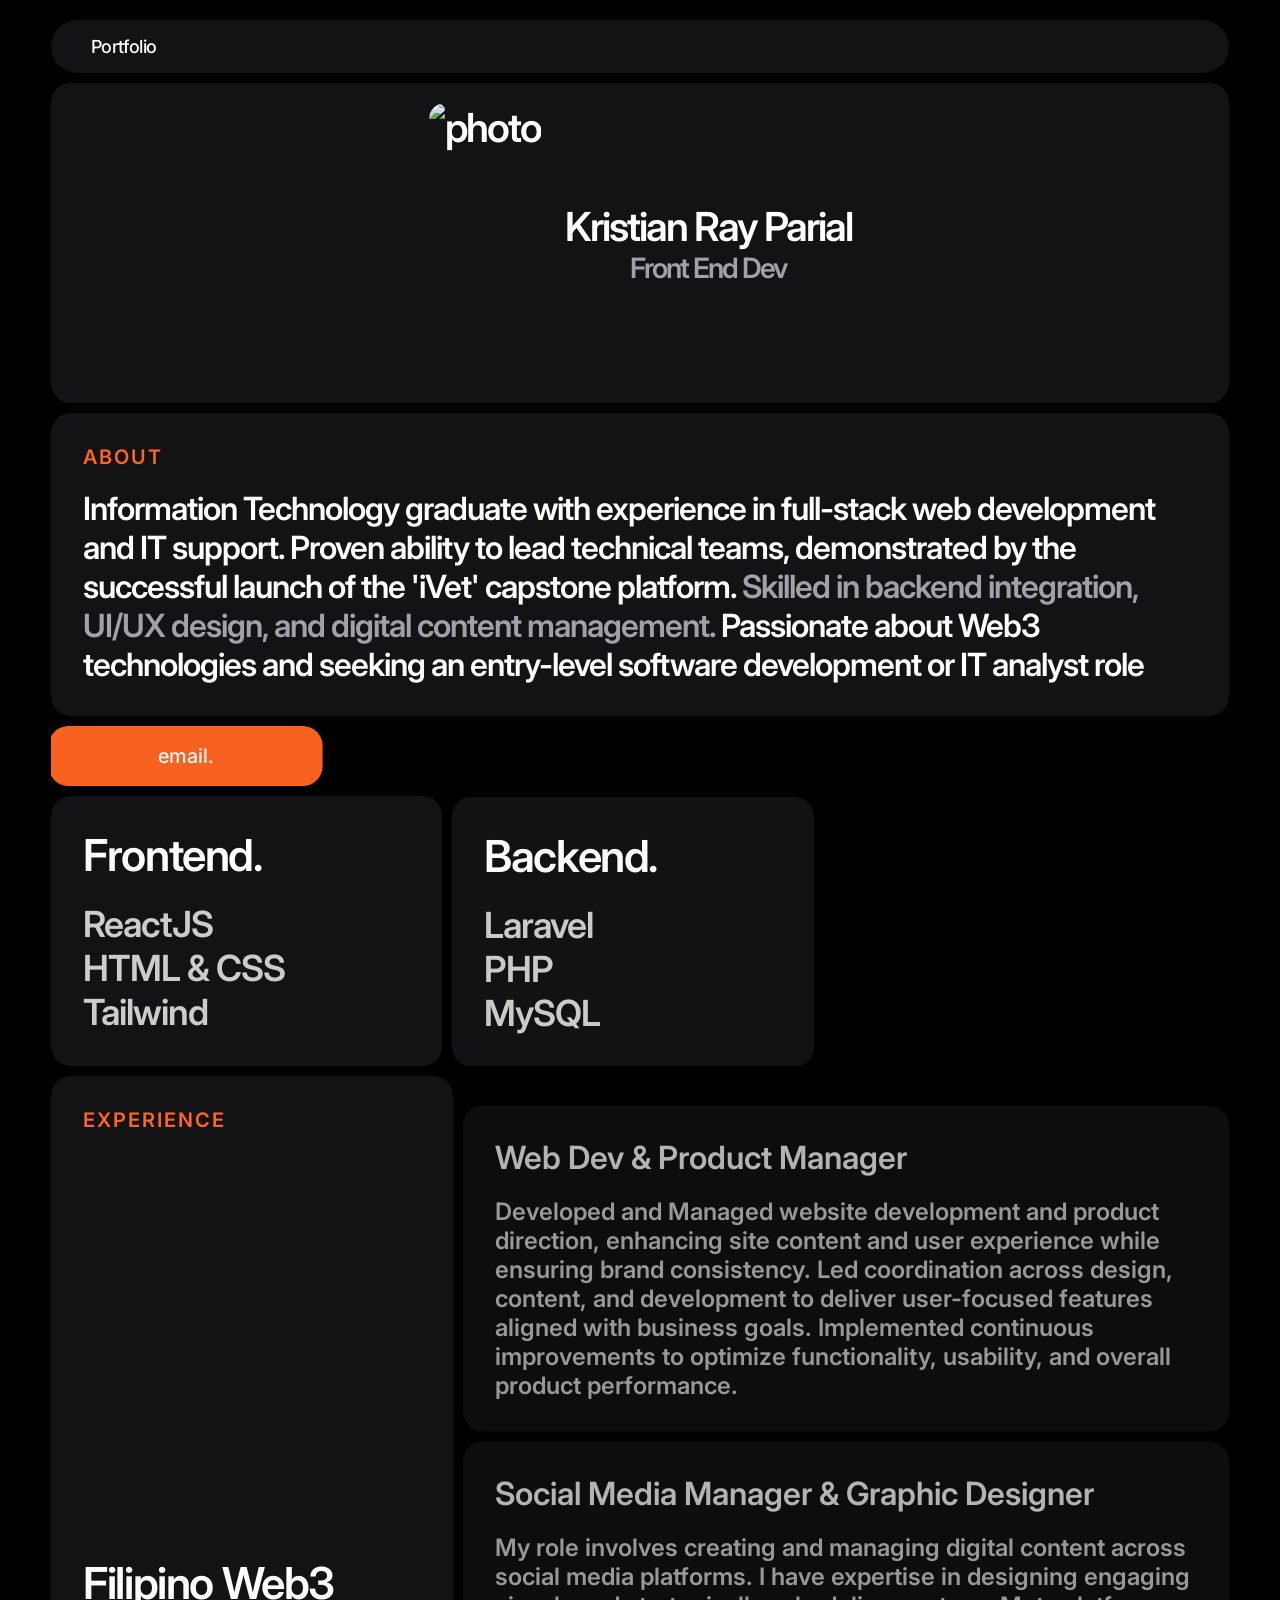
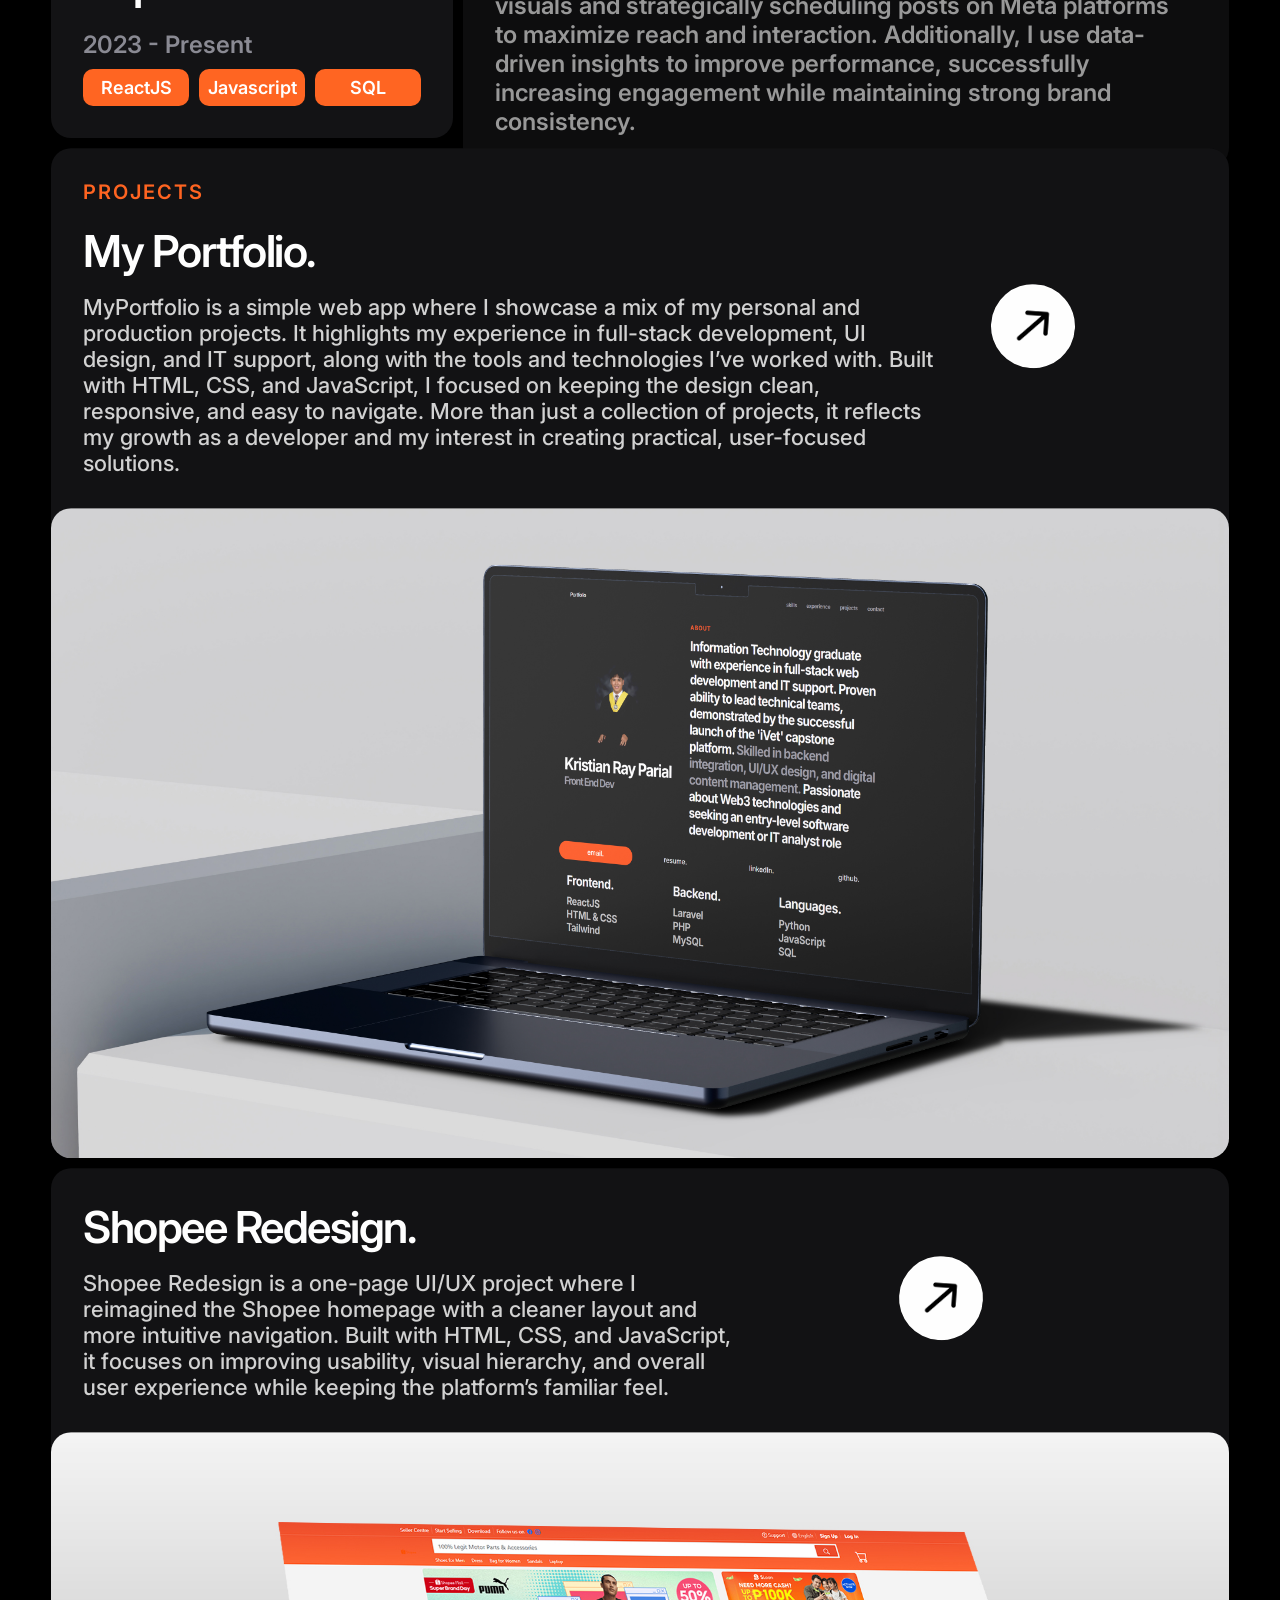
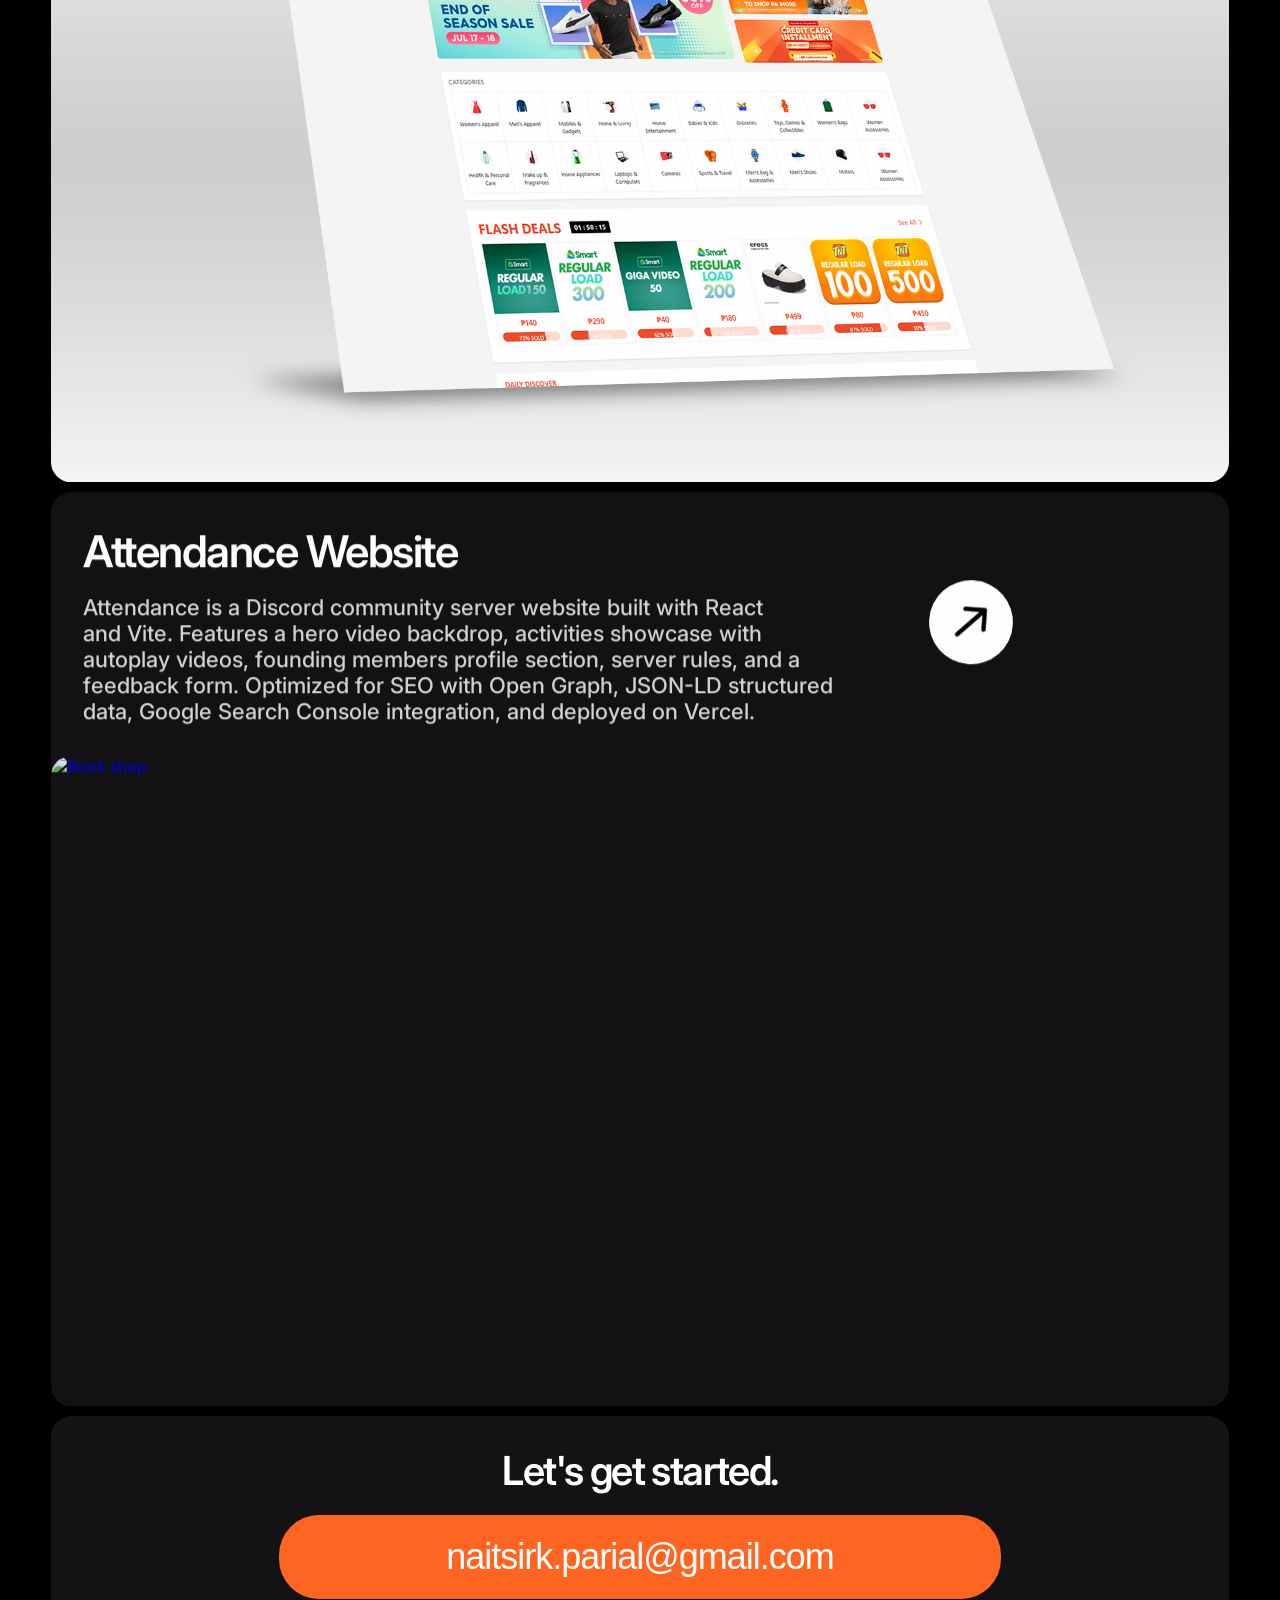
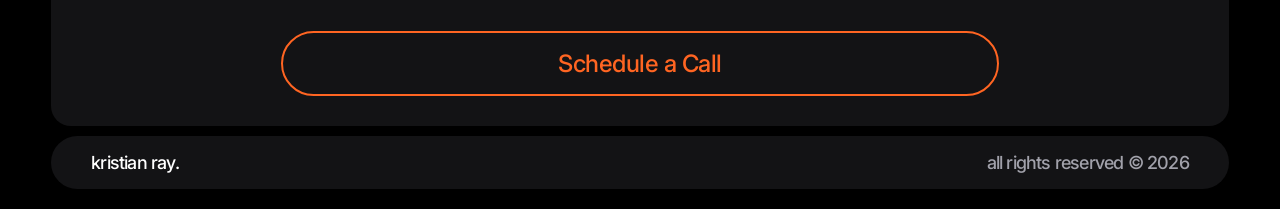
==== index.html @ fb83e313 "Optimize project image height and add Calendly button to contact section" ====
<!DOCTYPE html>
<html lang="en">
  <head>
    <meta charset="UTF-8" />
    <meta name="viewport" content="width=device-width, initial-scale=1.0" />

    <!-- Meta tags for social media sharing -->
    <meta property="og:title" content="Kristian Ray Parial Portfolio" />
    <meta
      property="og:description"
      content="This is a portfolio of my work, including both personal and production projects. Made with HTML, CSS, and Javascript"
    />
    <meta
      property="og:image"
      content="	https://github.com/KristianRay/kristianrayportfolio/images/freshgrad.JPG"
    />
    <meta property="og:url" content="https://KristianRay.github.io/kristianrayportfolio/" />

    <!-- Fallback for non-social media platforms -->
    <meta name="twitter:card" content="Kristian Ray Parial" />
    <meta name="twitter:title" content="Kristian Ray Parial - Portfolio" />
    <meta
      name="twitter:description"
      content="This is a portfolio of my work,
    including both personal and production projects. Made with HTML, CSS, and
    Javascript"
    />
    <meta
      name="twitter:image"
      content="https://github.com/KristianRay/kristianrayportfolio/images/freshgrad.JPG"
    />

    <link rel="icon" type="image/x-icon" href="images/favicon.ico" />
    <link href="https://assets.calendly.com/assets/external/widget.css" rel="stylesheet" />
    <script src="https://assets.calendly.com/assets/external/widget.js" type="text/javascript" async></script>
    <link rel="stylesheet" href="style.css" />
    <link rel="preconnect" href="https://fonts.googleapis.com" />
    <link rel="preconnect" href="https://fonts.gstatic.com" crossorigin />
    <link
      href="https://fonts.googleapis.com/css2?family=Inter:wght@500;700&display=swap"
      rel="stylesheet"
    />

    <title>Kristian Ray Parial Portfolio</title>
  </head>
  <body>
    <div class="container">
      <div class="navbar">
        <div class="nameLink">Portfolio</div>
        <div class="pageLinks">
          <a href="#skills">skills</a>
          <a href="#experience">experience</a>
          <a href="#projects">projects</a>
          <a href="#contact">contact</a>
        </div>
      </div>

      <div class="about">
        <div class="aboutSection">
          <img class="myPic" alt="photo" src="images/freshgrad.JPG" />
          <div class="fieldSection">
            <div>Kristian Ray Parial</div>
            <div class="fieldName">Front End Dev</div>
          </div>
        </div>
        <div class="nameSection">
          <div class="aboutHeading">ABOUT</div>
          <span
            > Information Technology graduate with experience in full-stack web development and IT support. Proven ability to lead 
            technical teams, demonstrated by the successful launch of the 'iVet' capstone platform.</span
            > Skilled in backend integration, UI/UX design, and digital content management. 
          <span>Passionate about Web3 technologies and seeking an entry-level software 
            development or IT analyst role </span>
        </div>
      </div>

      <div class="socials">
        <a class="socialEmailLink" href="mailto:naitsirk.parial@gmail.com"
          >email.</a
        >
        <a class="socialLink" target="_blank" href="Resume - Kristian Ray Parial.pdf" download >resume.</a>
        <a
          class="socialLink"
          href="https://www.linkedin.com/in/ggzirk/"
          target="_blank"
          >linkedIn.</a
        >
        <a
          class="socialLink"
          href="https://github.com/KristianRay"
          target="_blank"
          >github.</a
        >
      </div>

      <div class="skills" id="skills">
        <div class="skillSection" id="front">
          <div class="skillHeader">Frontend.</div>
          <div class="skillNameSection">
            <div class="skillName">ReactJS</div>
            <div class="skillName">HTML & CSS</div>
            <div class="skillName">Tailwind</div>
            <!-- <div class="skillName">React Native</div> -->
          </div>
        </div>
        <div class="skillSection" id="back">
          <div class="skillHeader">Backend.</div>
          <div class="skillNameSection">
            <div class="skillName">Laravel</div>
            <div class="skillName">PHP</div>
            <div class="skillName">MySQL</div>
          </div>
        </div>
        <div class="skillSection" id="lang">
          <div class="skillHeader">Languages.</div>
          <div class="skillNameSection">
            <div class="skillName">Python</div>
            <div class="skillName">JavaScript</div>
            <div class="skillName">SQL</div>
          </div>
        </div>
      </div>

      <div class="experience" id="experience">
        <div class="companySection">
          <div class="experienceheading">EXPERIENCE</div>
          <div>
            <div class="companyName">Filipino Web3</div>
            <div class="companyPeriod">2023 - Present</div>
            <div class="companySkills">
              <div class="companySkillName">ReactJS</div>
              <div class="companySkillName">Javascript</div>
              <div class="companySkillName">SQL</div>
            </div>
          </div>
        </div>

        <div class="experienceSection">
          <div class="experienceItem">
            <div class="experienceName">Web Dev & Product Manager</div>
            <div class="experienceDesc">
              Developed and Managed website development and product direction, enhancing site content and user experience 
              while ensuring brand consistency. Led coordination across design, content, and development 
              to deliver user-focused features aligned with business goals. Implemented continuous 
              improvements to optimize functionality, usability, and overall product performance.
            </div>
          </div>
          <div class="experienceItem">
            <div class="experienceName">Social Media Manager & Graphic Designer</div>
            <div class="experienceDesc">My role involves creating and managing digital content across 
              social media platforms. I have expertise in designing engaging visuals and strategically 
              scheduling posts on Meta platforms to maximize reach and interaction. Additionally, 
              I use data-driven insights to improve performance, successfully increasing engagement while maintaining strong brand consistency.
            </div>
          </div>
        </div>
      </div>

      <div class="projects" id="projects">
        <div class="projectHeader">
          <div>
            <div class="aboutHeading">PROJECTS</div>
            <div class="projectName">My Portfolio.</div>
            <div class="projectDesc">
              MyPortfolio is a simple web app where I showcase a mix of my personal and production projects. 
              It highlights my experience in full-stack development, UI design, and IT support, along with 
              the tools and technologies I’ve worked with. Built with HTML, CSS, and JavaScript, I focused 
              on keeping the design clean, responsive, and easy to navigate. More than just a collection of 
              projects, it reflects my growth as a developer and my interest in creating practical, user-focused solutions.
            </div>
          </div>
          <a
            href="#"
            target="_blank"
          >
            <img class="projectLink" src="images/linkArrow.png" alt="link"
          /></a>
        </div>
        <a
          href="#"
          target="_blank"
        >
          <img
            class="projectImg"
            src="images/portfolio mockup.jpg"
            alt="Book shop"
        /></a>
      </div>

      <div class="projects" id="projects">
        <div class="projectHeader">
          <div>
            <div class="projectName">Shopee Redesign.</div>
            <div class="projectDesc">
              Shopee Redesign is a one-page UI/UX project where I reimagined the Shopee homepage 
              with a cleaner layout and more intuitive navigation. Built with HTML, CSS, and JavaScript, 
              it focuses on improving usability, visual hierarchy, and overall user experience while keeping the platform’s familiar feel.
            </div>
          </div>
          <a href="https://kristianrayportfolio.vercel.app/projects/shopee-redesign/index.html" target="_blank">
            <img class="projectLink" src="images/linkArrow.png" alt="link"
          /></a>
        </div>
        <a href="https://kristianrayportfolio.vercel.app/projects/shopee-redesign/index.html" target="_blank">
          <img class="projectImg" src="images/shopee mockup.jpg" alt="Shopee Redesign"
        /></a>
      </div>

     <div class="projects" id="projects">
        <div class="projectHeader">
          <div>
            <div class="projectName">Attendance Website</div>
            <div class="projectDesc">
              Attendance is a Discord community server website built with React and Vite. Features a hero video backdrop, activities showcase with autoplay videos, founding members profile section, server rules, and a feedback form. Optimized for SEO with Open Graph, JSON-LD structured data, Google Search Console integration, and deployed on Vercel.
            </div>
          </div>
          <a
            href="https://attendance-264w.vercel.app/"
            target="_blank"
          >
            <img class="projectLink" src="images/linkArrow.png" alt="link"
          /></a>
        </div>
        <a
          href="https://attendance-264w.vercel.app/"
          target="_blank"
        >
          <img class="projectImg" src="images/attendance mockup.png" alt="Book shop"
        /></a>
      </div>

       <!--<div class="projects" id="projects">
        <div class="projectHeader">
          <div>
            <div class="projectName">Amazon Redesign.</div>
            <div class="projectDesc">
              Redesigned Amazon's interface with the goal of enhancing user
              experience. This project focuses on creating a modern, intuitive,
              and user-friendly landing page, built using the MERN stack -
              MongoDB, ExpressJS, ReactJS, NodeJS alongside JavaScript, HTML,
              and CSS.
            </div>
          </div>
          <a href="https://akshat-amazonredesign.netlify.app/" target="_blank">
            <img class="projectLink" src="images/linkArrow.png" alt="link"
          /></a>
        </div>
        <a href="https://akshat-amazonredesign.netlify.app/" target="_blank">
          <img
            class="projectImg"
            src="images/amazonRedesignMock.png"
            alt="Book shop"
        /></a>
      </div>-->

      <div class="contact" id="contact">
        <div class="contactName">Let's get started.</div>

        <a class="contactButton" href="mailto:naitsirk.parial@gmail.com"
          ><button>naitsirk.parial@gmail.com</button></a
        >
        <a class="calendlyButton" href="" onclick="Calendly.initPopupWidget({url: 'https://calendly.com/naitsirk-parial/one-on-one-with-me'});return false;">Schedule a Call</a>
        <div class="pageLinks"><a href="#">Back to Top</a></div>
      </div>

      <div class="footer">
        <div class="nameLink">kristian ray.</div>
        <div class="footerRight">all rights reserved © 2026</div>
      </div>
    </div>

    <script src="https://cdnjs.cloudflare.com/ajax/libs/gsap/3.12.3/gsap.min.js"></script>
    <script src="https://cdnjs.cloudflare.com/ajax/libs/gsap/3.12.3/ScrollTrigger.min.js"></script>

    <script src="script.js"></script>
  </body>
</html>
---- style.css ----
body {
  margin: 0;
  padding: 0;
  background-color: #000;
  font-family: "Inter", sans-serif;
}

::selection {
  background-color: #000;
  color: #fff;
}

html {
  scroll-behavior: smooth;
}

.container {
  display: flex;
  flex-direction: column;
  padding-top: 40px;
  padding-bottom: 40px;
  padding-left: 16%;
  padding-right: 16%;
  gap: 10px;
}

/* NAVBAR SECTION */

.navbar {
  display: flex;
  justify-content: space-between;
  align-items: center;
  background-color: #131315;
  color: #fff;
  padding: 16px;
  padding-left: 40px;
  padding-right: 40px;
  border-radius: 44px;
  font-size: 18px;
  font-weight: 500;
  letter-spacing: -0.8px;
}

.pageLinks {
  display: flex;
  align-items: center;
  gap: 36px;
  color: #8a8a93;
}

.pageLinks a {
  font-size: 18px;
  display: flex;
  color: #a1a1aa;
  font-weight: 600;
  text-decoration: none;
}

.pageLinks :hover {
  color: #fff;
  transition: ease-in-out 0.4s;
  cursor: pointer;
}

/* ABOUT SECTION */

.about {
  display: flex;
  justify-content: center;
  gap: 10px;
}

.aboutHeading {
  color: #ff6522;
  font-size: 20px;
  font-weight: 600;
  letter-spacing: 2px;
  padding-bottom: 20px;
}

.nameSection {
  flex-grow: 2;
  background-color: #131315;
  color: #a1a1aa;
  padding: 40px;
  border-radius: 20px;
  font-size: 44px;
  font-weight: 600;
  letter-spacing: -2px;
  width: 400px;
}

.nameSection span {
  color: #fff;
}

.aboutSection {
  /* flex-grow: 1; */
  display: flex;
  justify-content: center;
  align-items: center;
  flex-direction: column;
  gap: 40px;
  background-color: #131315;
  color: #fff;
  padding: 20px;
  border-radius: 20px;
  font-size: 56px;
  font-weight: 600;
  letter-spacing: -3px;
}

.myPic {
  height: 280px;
  border-radius: 16px;
  /* filter: grayscale(1); */
}

.fieldName {
  color: #a1a1aa;
  font-size: 36px;
}

/* SKILLS SECTION */

.skills {
  display: flex;
  gap: 10px;
}

.skillSection {
  display: flex;
  justify-content: space-between;
  align-items: flex-start;
  flex-direction: column;
  padding: 32px;
  background-color: #131315;
  color: #fff;
  border-radius: 20px;
  flex-grow: 1;
}

.skillHeader {
  font-size: 44px;
  color: #fff;
  padding-bottom: 20px;
  font-weight: 600;
  letter-spacing: -1.4px;
}

.skillName {
  color: #cccccc;
  font-size: 36px;
  font-weight: 600;
  letter-spacing: -1px;
}

/* EXPERIENCE SECTION */

.experience {
  display: flex;
  justify-content: center;
  gap: 10px;
}

.experienceSection {
  flex-grow: 1;
  display: flex;
  justify-content: center;
  flex-direction: column;
  width: 68%;
  gap: 10px;
}

.experienceItem {
  background-color: #131315;
  flex-grow: 1;
  display: flex;
  justify-content: center;
  flex-direction: column;
  border-radius: 20px;
  padding: 32px;
  gap: 20px;
}

.experienceName {
  color: #fff;
  font-size: 32px;
  font-weight: 600;
}

.experienceDesc {
  color: #d9d9d9;
  font-size: 24px;
  font-weight: 600;
}

.companySection {
  flex-grow: 1;
  display: flex;
  justify-content: space-between;
  align-items: flex-start;
  flex-direction: column;
  background-color: #131315;
  color: #fff;
  border-radius: 20px;
  font-weight: 600;
  padding: 32px;
}

.experienceheading {
  color: #ff6522;
  font-size: 20px;
  font-weight: 600;
  letter-spacing: 2px;
  padding-bottom: 20px;
}

.companyName {
  font-size: 44px;
  padding-bottom: 20px;
  letter-spacing: -1.4px;
}

.companySkills {
  display: flex;
  gap: 10px;
  padding-top: 10px;
  padding-bottom: 50%;
}

.companySkillName {
  font-size: 18px;
  text-align: center;
  background-color: #ff6522;
  padding: 8px;
  width: 90px;
  border-radius: 10px;
}

.companyPeriod {
  font-size: 24px;
  color: #8a8a93;
}

/* PROJECTS SECTION */

.projects {
  display: flex;
  align-items: center;
  flex-direction: column;
  background-color: #131315;
  color: #fff;
  border-radius: 20px;
}

.projects a {
  text-decoration: none;
  display: block;
  width: 100%;
}

.projectHeader {
  display: flex;
  align-items: center;
  justify-content: space-around;
  padding: 32px;
}

.projectLink {
  height: 52px;
  background-color: #fff;
  border-radius: 50%;
  padding: 16px;
  rotate: 4deg;
  transition: all ease-in-out 0.2s;
}
.projectLink:hover {
  transform: scale(1.05);
  rotate: -8deg;
  cursor: pointer;
}

.projectName {
  font-size: 44px;
  font-weight: 600;
  color: #fff;
  letter-spacing: -1.5px;
  padding-bottom: 16px;
}

.projectDesc {
  color: #d3d3d3;
  font-size: 22px;
  font-weight: 500;
  padding-top: 0;
  text-wrap: balance;
  width: 94%;
}

.projectImg {
  display: block;
  width: 100%;
  height: 650px;
  object-fit: cover;
  border-radius: 20px;
}

/* SOCIALS SECTION */

.socials {
  display: flex;
  gap: 10px;
}

.socials a {
  text-decoration: none;
}

.socialLink {
  display: flex;
  justify-content: center;
  align-items: center;
  background-color: #131315;
  color: #fff;
  border-radius: 36px;
  font-size: 24px;
  font-weight: 500;
  flex-grow: 1;
  padding: 16px;
}
.socialLink:hover {
  background-color: #ff6522;
  transition: all ease-in-out 0.6s;
  cursor: pointer;
}

.socialEmailLink {
  display: flex;
  justify-content: center;
  align-items: center;
  background-color: #ff6522;
  color: #fff;
  border-radius: 36px;
  font-size: 24px;
  font-weight: 500;
  flex-grow: 1;
  padding: 16px;
}
.socialEmailLink:hover {
  background-color: #cc3d00;
  transition: all ease-in-out 0.4s;
  cursor: pointer;
}

/* CONTACT SECTION */

.contact {
  display: flex;
  align-items: center;
  justify-content: space-around;
  flex-direction: column;
  background-color: #131315;
  color: #fff;
  padding: 20px;
  border-radius: 20px;
  height: 30dvh;
}

.calendlyButton {
  text-align: center;
  background-color: transparent;
  border: 2px solid #ff6522;
  padding: 16px;
  border-radius: 40px;
  width: 60%;
  color: #ff6522;
  font-size: 24px;
  font-weight: 500;
  letter-spacing: -0.5px;
  text-decoration: none;
  transition: all ease-in-out 0.4s;
  margin-top: 12px;
}

.calendlyButton:hover {
  background-color: #ff6522;
  color: #fff;
}

.contactName {
  font-size: 40px;
  font-weight: 600;
  letter-spacing: -1.6px;
}

.contactButton {
  text-align: center;
  background-color: #ff6522;
  padding: 20px;
  border-radius: 40px;
  width: 60%;
}

.contactButton:hover {
  background-color: #cc3d00;
  transition: all ease-in-out 0.4s;
}

.contactButton button {
  text-decoration: none;
  color: #fff;
  font-size: 36px;
  background-color: transparent;
  border: none;
  cursor: pointer;
  letter-spacing: -1px;
  font-weight: 500;
}

/* FOOTER SECTION */

.footer {
  display: flex;
  justify-content: space-between;
  align-items: center;
  background-color: #131315;
  color: #fff;
  padding: 16px;
  padding-left: 40px;
  padding-right: 40px;
  border-radius: 44px;
  font-size: 18px;
  font-weight: 500;
  letter-spacing: -0.8px;
}

.footerRight {
  font-size: 18px;
  color: #a1a1aa;
}

/* SMALL DESKTOP VIEW */

@media (max-width: 1450px) {
  .container {
    padding-top: 20px;
    padding-bottom: 20px;
    padding-left: 4%;
    padding-right: 4%;
  }

  .pageLinks {
    display: none;
  }

  .about {
    flex-direction: column;
  }

  .nameSection {
    padding: 32px;
    font-size: 32px;
    letter-spacing: -1px;
    width: auto;
  }

  .aboutSection {
    gap: 24px;
    padding: 20px;
    font-size: 40px;
    letter-spacing: -2px;
    text-align: center;
    flex-direction: row;
    justify-content: center;
  }

  .fieldName {
    font-size: 28px;
  }

  .socials {
    display: flex;
    overflow: scroll;
  }
  .socials > a {
    font-size: 20px;
    padding: 18px;
    border-radius: 20px;
  }
  .socials > div {
    font-size: 20px;
    padding: 18px;
    border-radius: 20px;
  }
  .socials::-webkit-scrollbar {
    display: none; /* hide scrollbar */
  }

  .skills {
    display: flex;
    overflow: scroll;
  }

  .skills::-webkit-scrollbar {
    display: none; /* hide scrollbar */
  }

  .companySkills {
    padding-bottom: 0%;
  }
}

/* MOBILE VIEW */

@media (max-width: 600px) {
  .container {
    padding-top: 20px;
    padding-bottom: 20px;
    padding-left: 2%;
    padding-right: 2%;
  }

  .navbar {
    padding-left: 28px;
    padding-right: 28px;
  }

  .pageLinks {
    display: none;
  }

  .about {
    flex-direction: column;
  }

  .aboutSection {
    gap: 12px;
    padding: 20px;
    font-size: 28px;
    letter-spacing: -1px;
    text-align: center;
    flex-direction: column;
  }

  .nameSection {
    padding: 24px;
    font-size: 24px;
    letter-spacing: -1px;
    width: auto;
  }

  .myPic {
    height: 220px;
  }

  .fieldName {
    font-size: 22px;
  }

  .socials {
    display: flex;
    overflow: scroll;
  }
  .socials > a {
    font-size: 20px;
    padding: 18px;
    border-radius: 20px;
  }
  .socials > div {
    font-size: 20px;
    padding: 18px;
    border-radius: 20px;
  }
  .socials::-webkit-scrollbar {
    display: none; /* hide scrollbar */
  }

  .skills {
    display: flex;
    flex-direction: column;
    overflow: none;
  }
  .skills > div {
    font-size: 32px;
  }

  /* PROJECTS SECTION */
  .projects {
    position: relative;
    padding: 12px;
  }

  .projectHeader {
    display: flex;
    align-items: center;
    justify-content: space-between;
    flex-direction: column;
    padding: 20px;
  }

  .projectLink {
    position: absolute;
    bottom: 24px;
    right: 20px;
    height: 40px;
    padding: 12px;
    z-index: 1;
  }

  .projectName {
    font-size: 28px;
    letter-spacing: -1px;
  }

  .projectDesc {
    font-size: 18px;
    width: 100%;
    line-height: 1.4;
  }

  .projectImg {
    height: 260px;
    border-radius: 18px;
  }

  /* CONTACT SECTION */

  .contact {
    height: auto;
    padding: 32px 20px;
    gap: 16px;
  }

  .contactName {
    font-size: 32px;
    letter-spacing: -1.2px;
  }

  .contactButton {
    width: 88%;
  }

  .contactButton button {
    font-size: 20px;
    letter-spacing: 0px;
  }

  .calendlyButton {
    width: 88%;
    font-size: 18px;
    padding: 14px;
  }

  /* EXPERIENCE SECTION */

  .experience {
    flex-direction: column;
  }

  .experienceSection {
    width: 100%;
  }

  .experienceName {
    font-size: 24px;
  }

  .experienceDesc {
    font-size: 20px;
  }

  .companyName {
    font-size: 28px;
    padding-bottom: 16px;
    letter-spacing: -1px;
  }

  .companySkillName {
    font-size: 16px;
    padding: 8px;
    width: 80px;
  }

  .companyPeriod {
    font-size: 18px;
  }

  .companySection {
    padding: 28px;
  }

  .companySkills {
    padding-bottom: 0%;
  }

  /* SKILLS SECTION */

  .skills {
    display: flex;
    /* flex-direction: row;
    overflow: scroll; */
  }

  .skillSection {
    display: flex;
    justify-content: space-between;
    align-items: center;
    flex-direction: row;
    padding: 28px;
  }

  .skillHeader {
    font-size: 28px;
    padding-bottom: 0px;
    letter-spacing: -1px;
  }

  .skillNameSection {
    text-align: end;
  }

  .skillName {
    font-size: 22px;
    letter-spacing: -1px;
  }

  /* FOOTER SECTION */

  .footer {
    justify-content: center;
    flex-direction: column;
    gap: 10px;
    border-radius: 20px;
  }

  .contactName {
    font-size: 28px;
  }
}
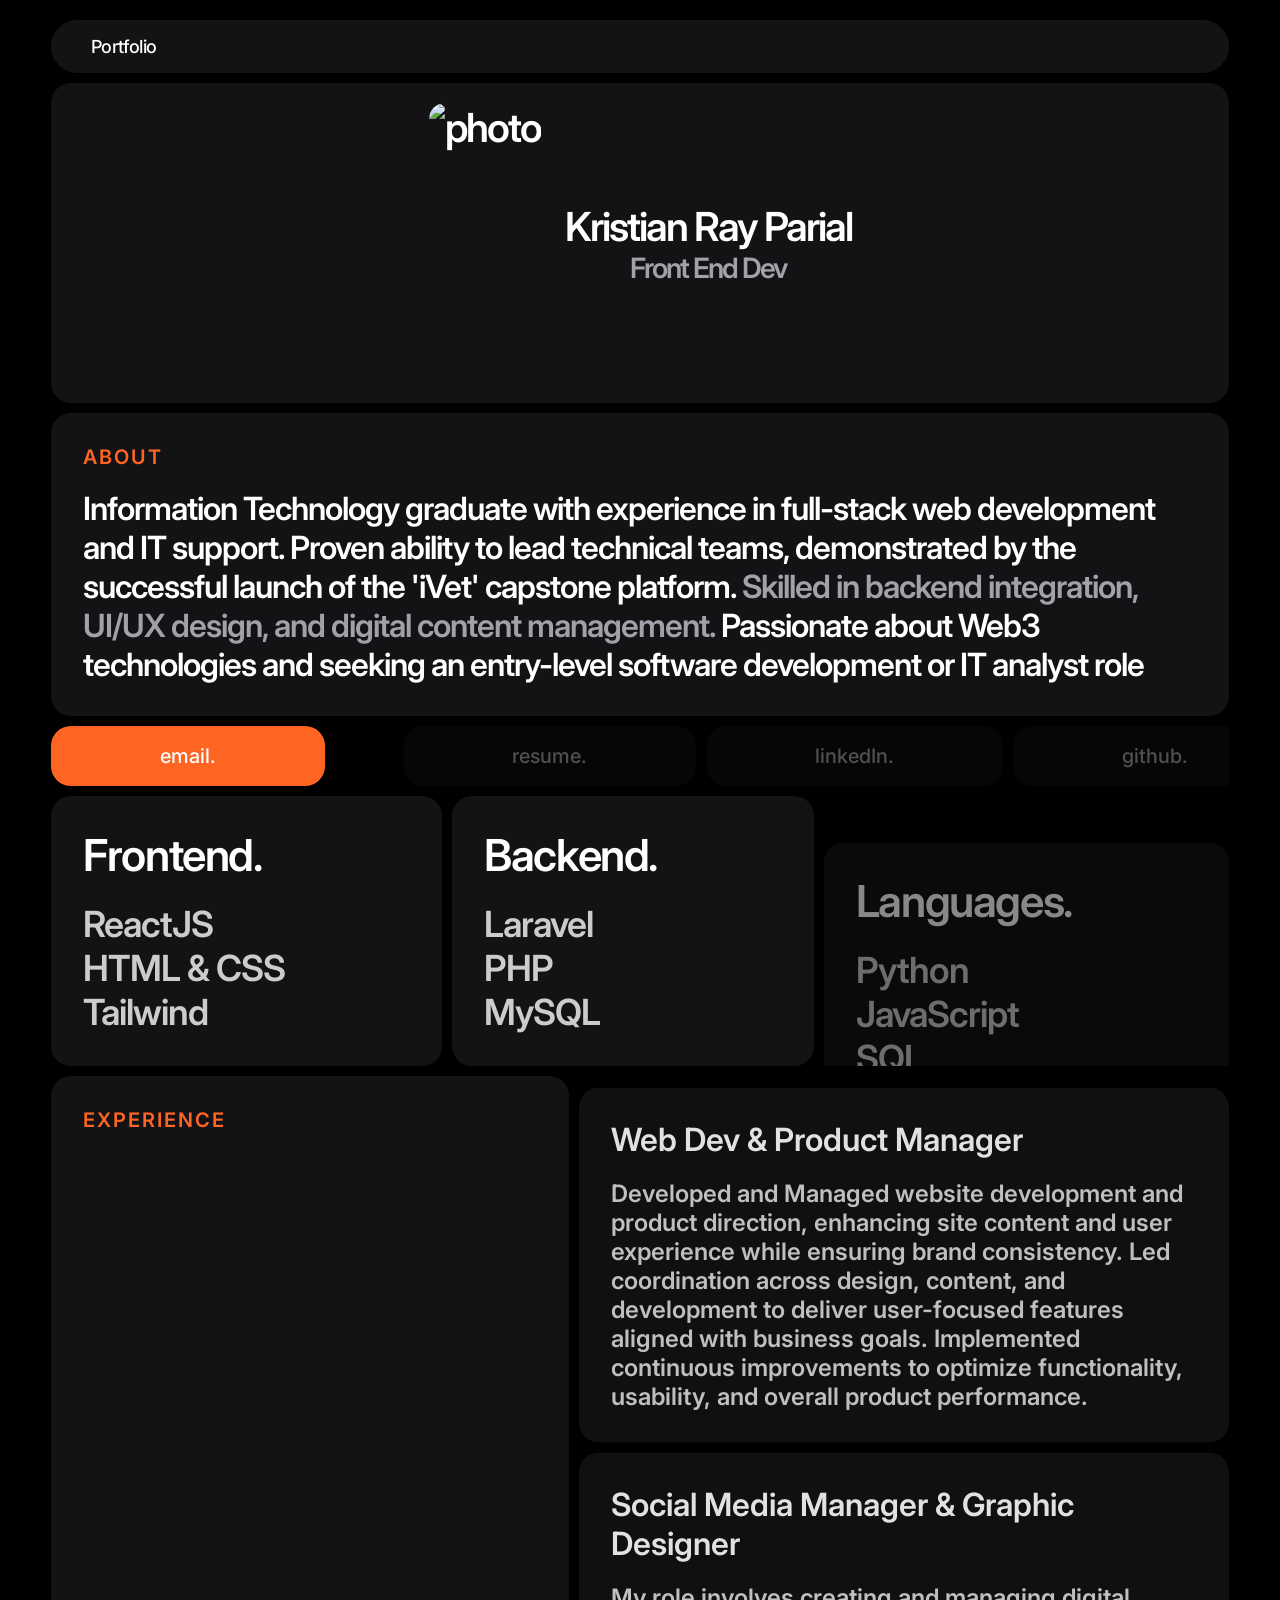
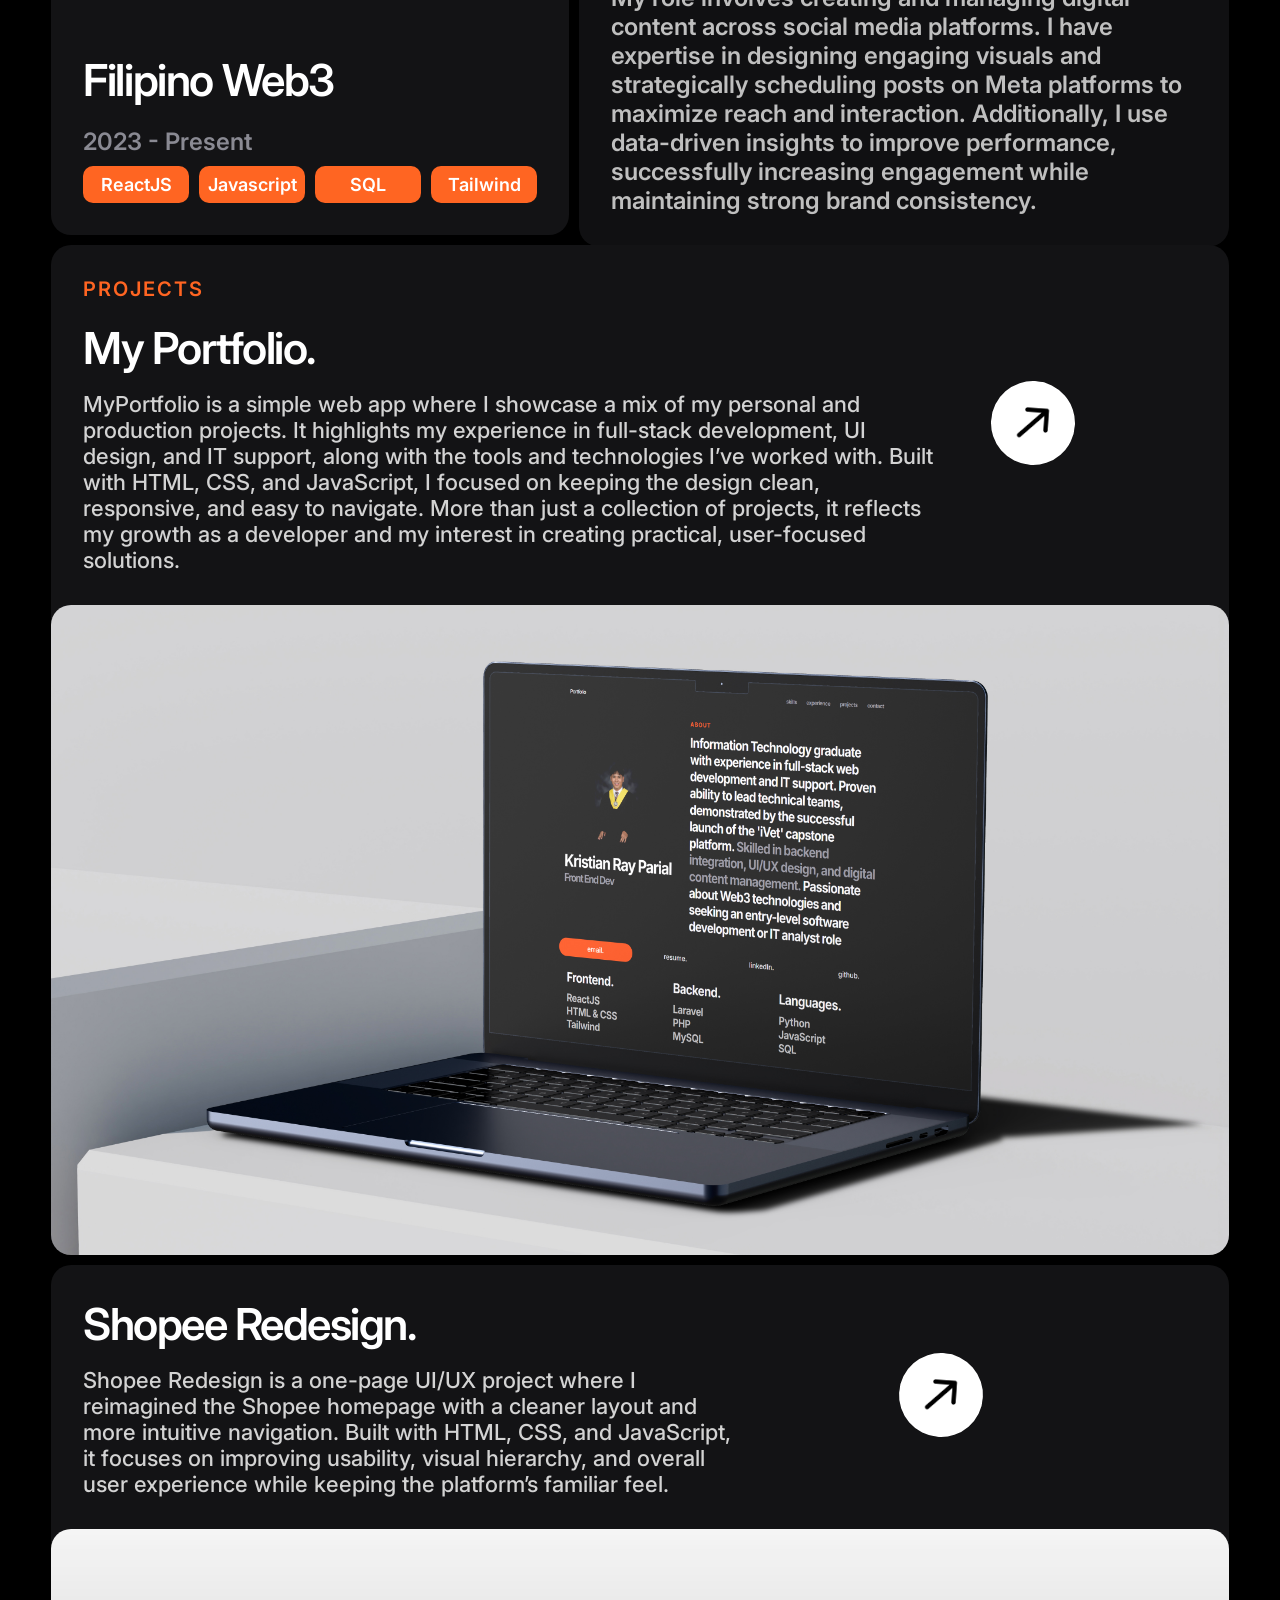
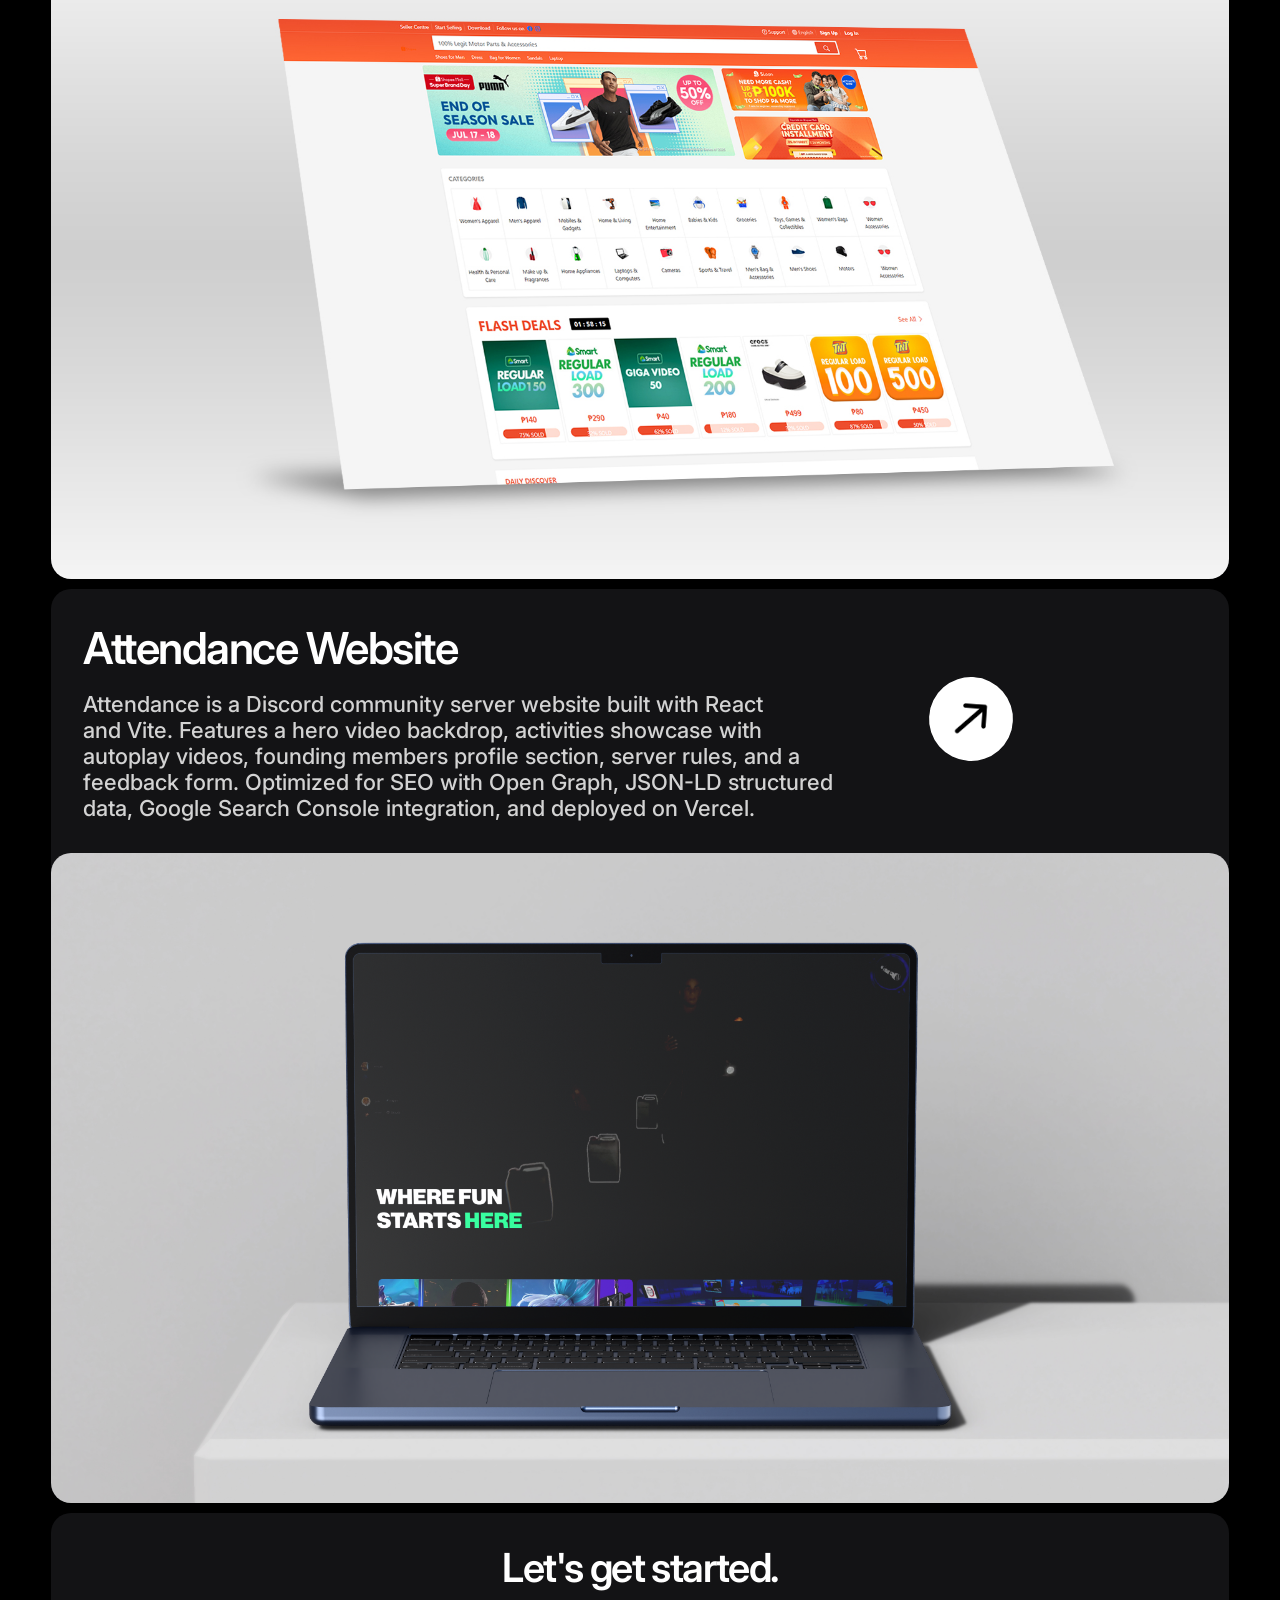
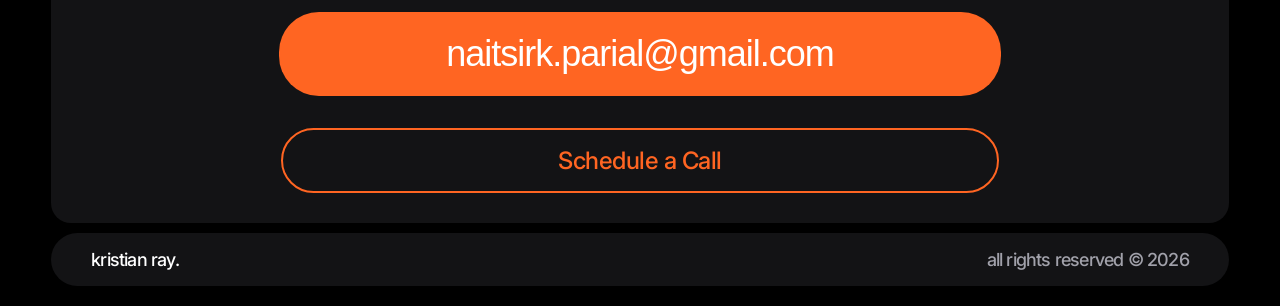
==== commit 1db261ae: "Add Tailwind skill to experience section" ====
--- a/index.html
+++ b/index.html
@@ -131,6 +131,7 @@
               <div class="companySkillName">ReactJS</div>
               <div class="companySkillName">Javascript</div>
               <div class="companySkillName">SQL</div>
+              <div class="companySkillName">Tailwind</div>
             </div>
           </div>
         </div>
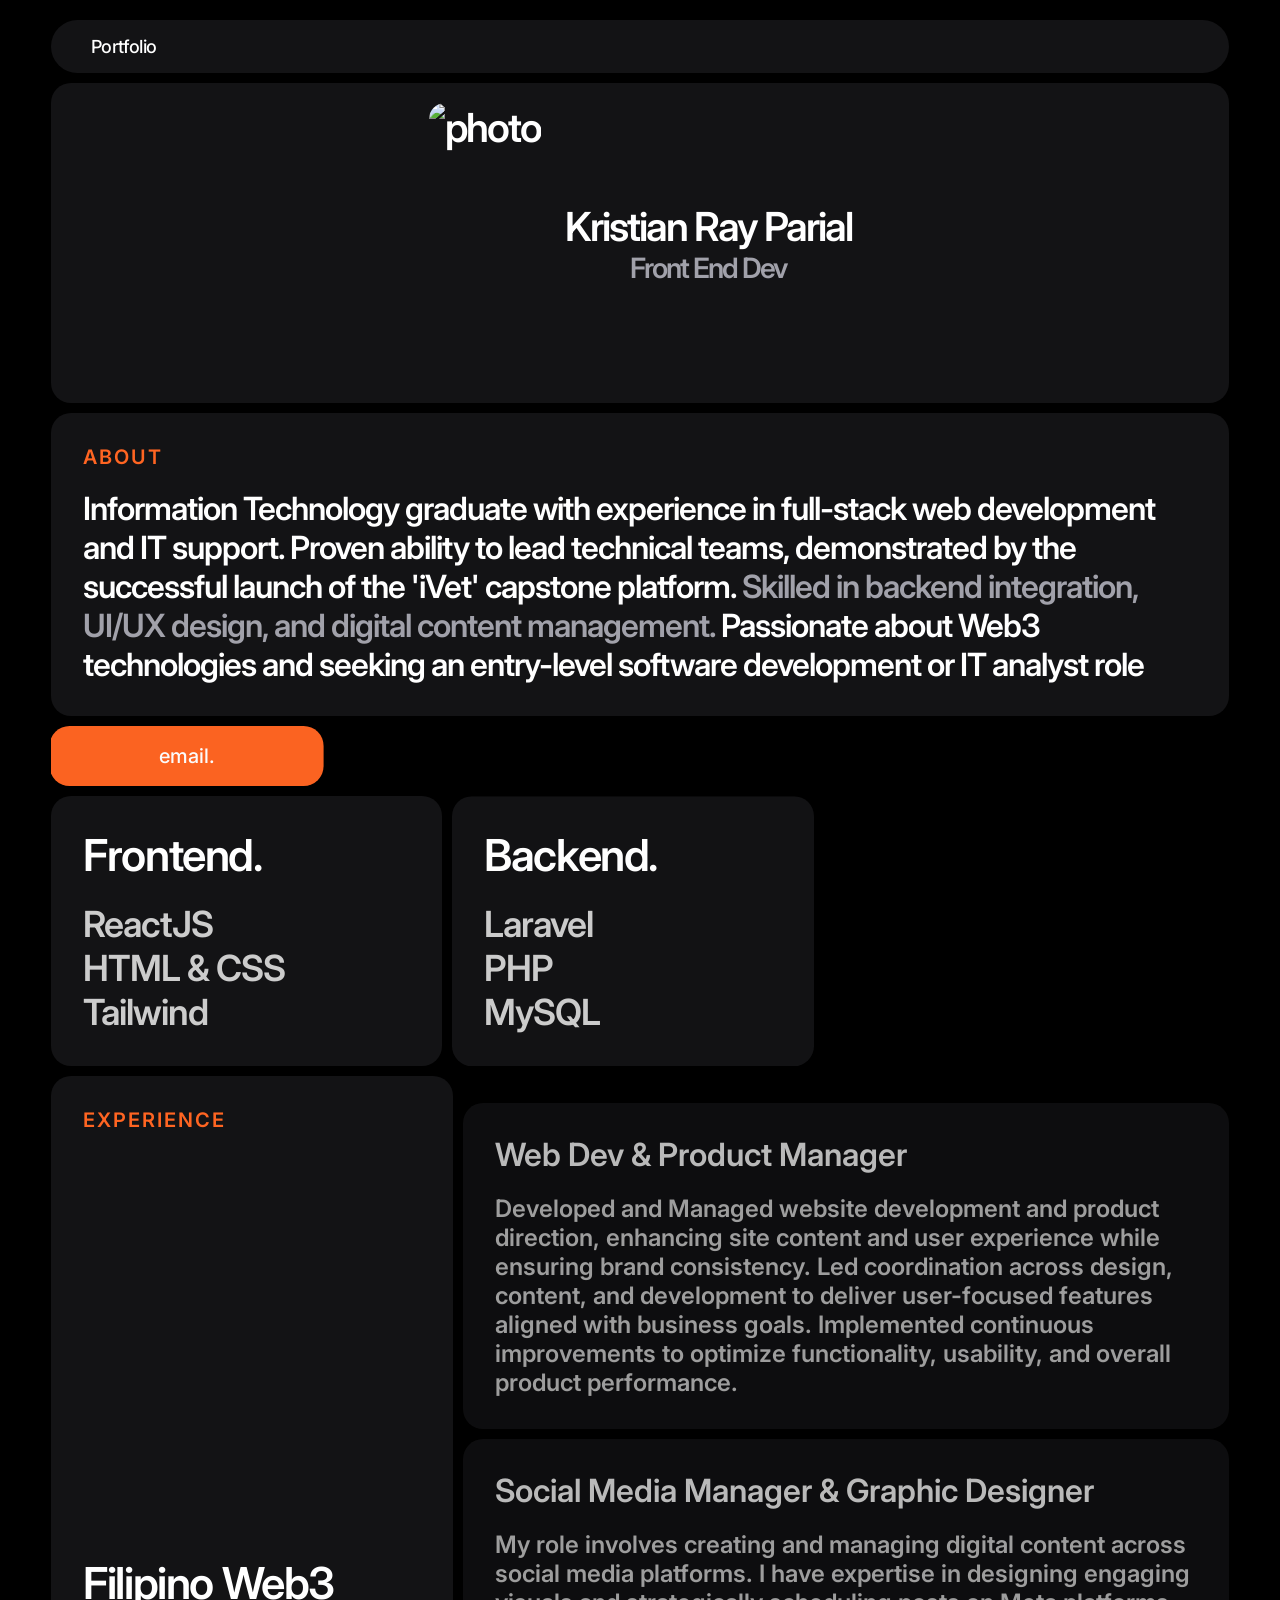
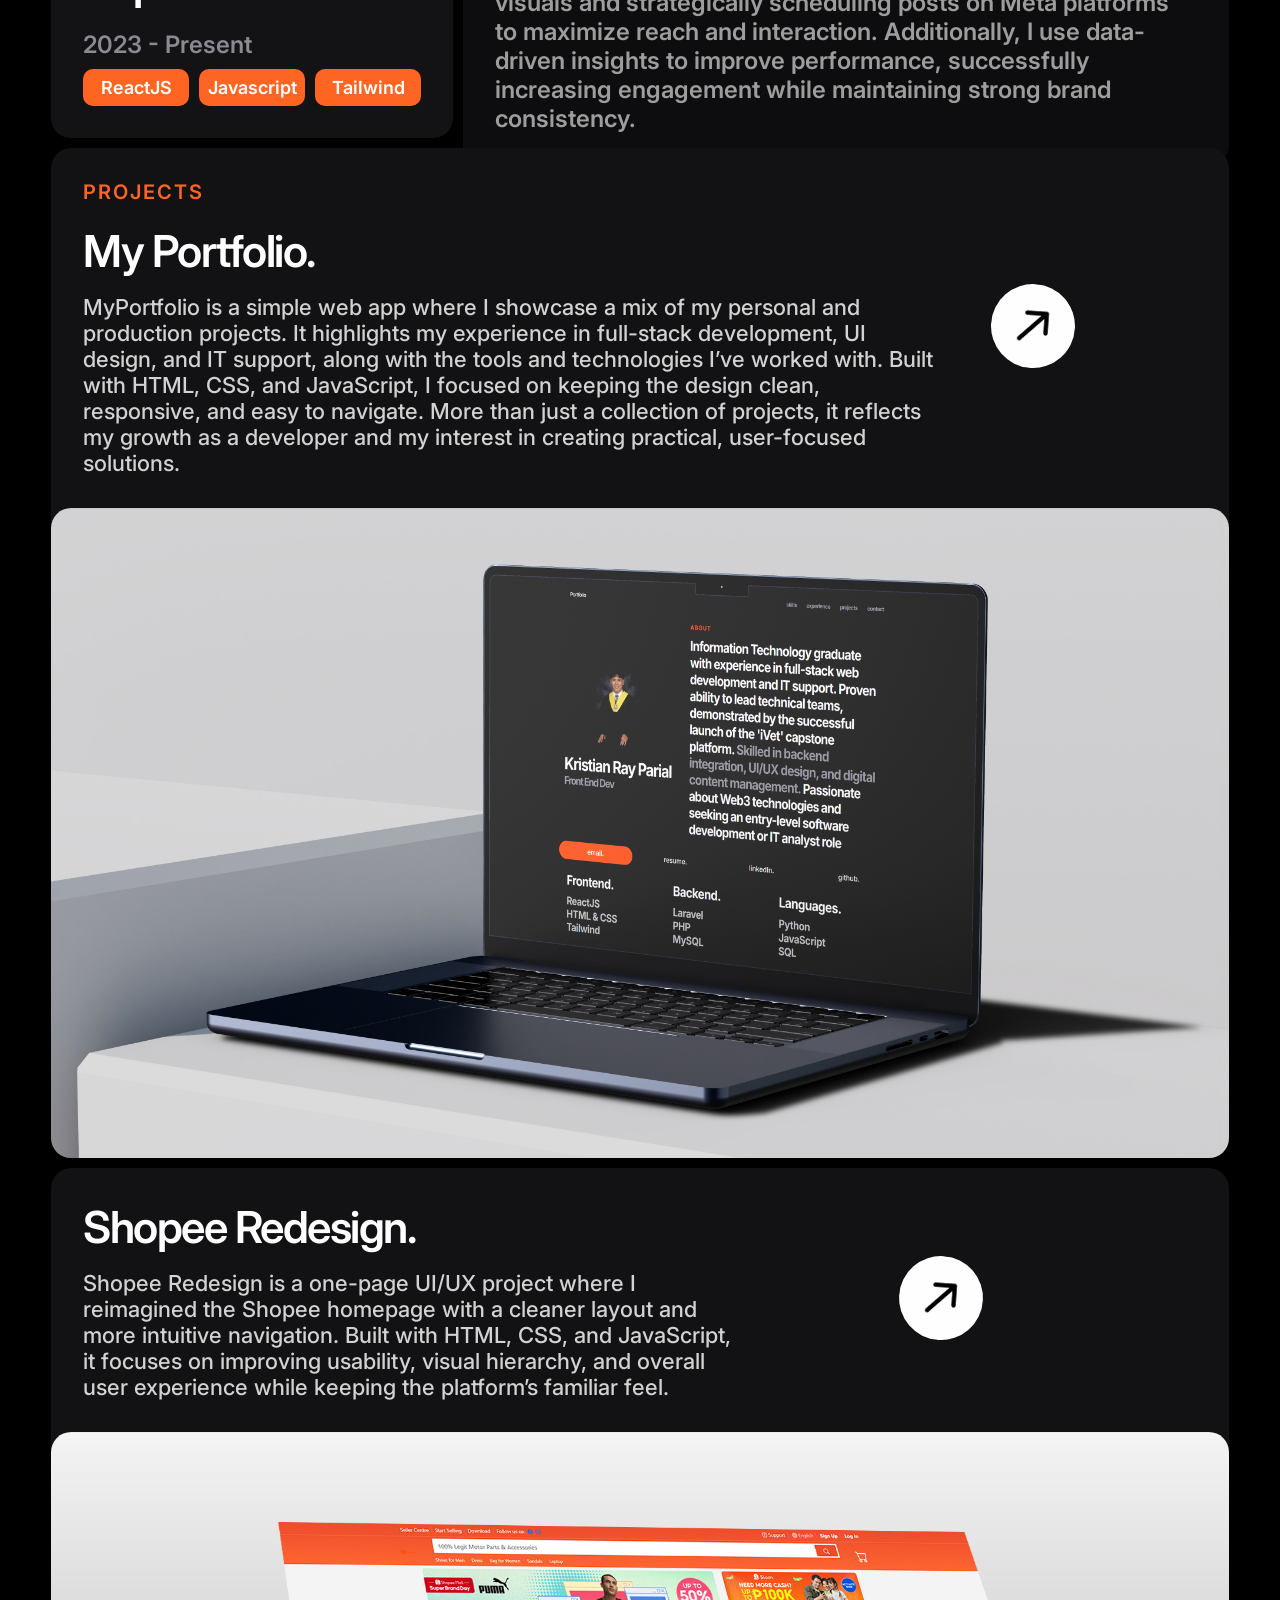
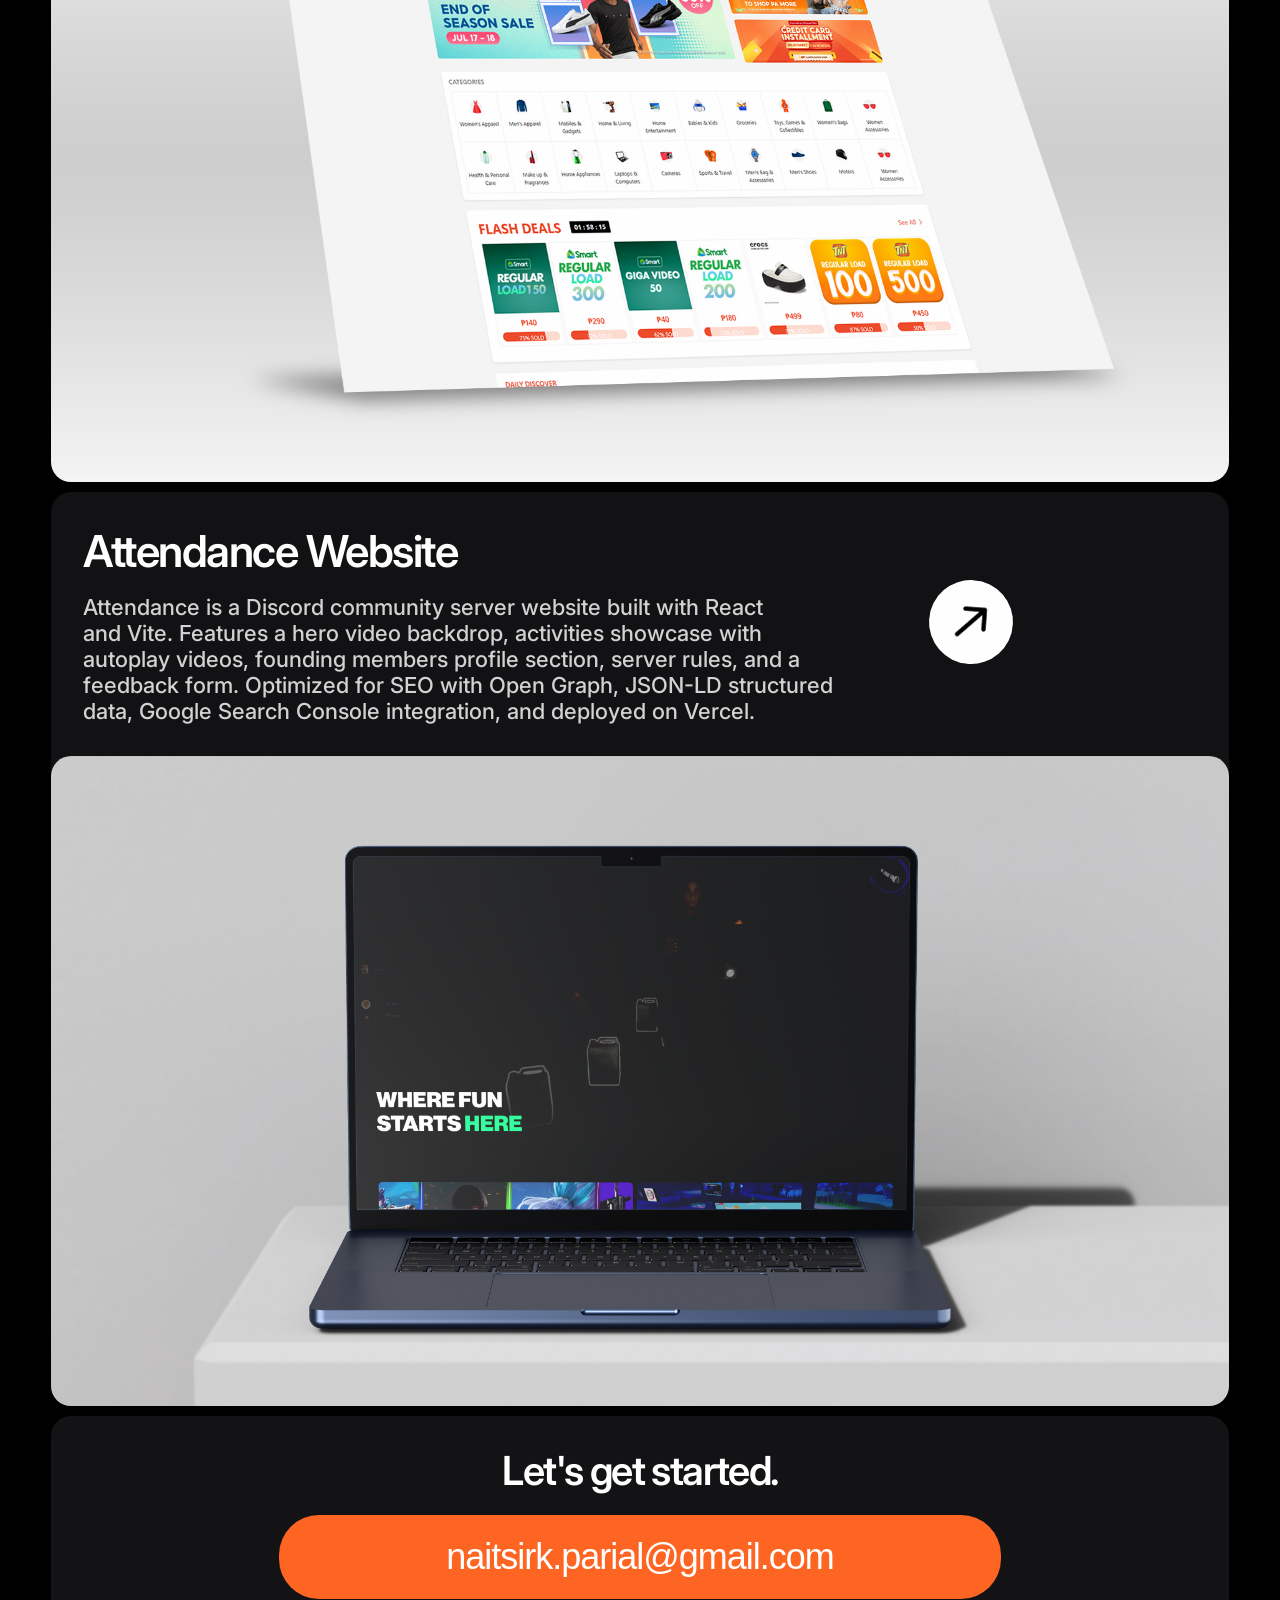
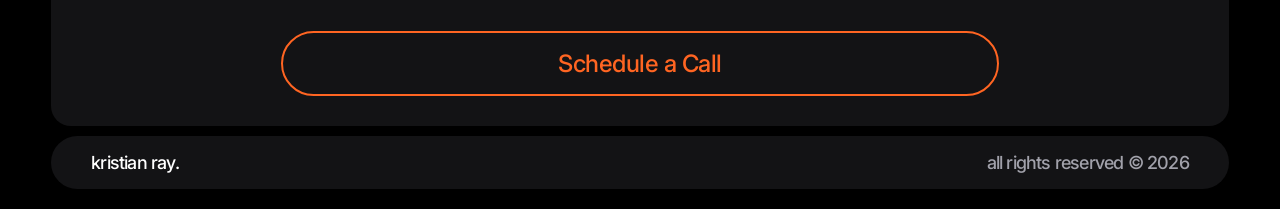
==== commit 6c82de70: "Replace SQL with Tailwind in experience skills" ====
--- a/index.html
+++ b/index.html
@@ -130,7 +130,6 @@
             <div class="companySkills">
               <div class="companySkillName">ReactJS</div>
               <div class="companySkillName">Javascript</div>
-              <div class="companySkillName">SQL</div>
               <div class="companySkillName">Tailwind</div>
             </div>
           </div>
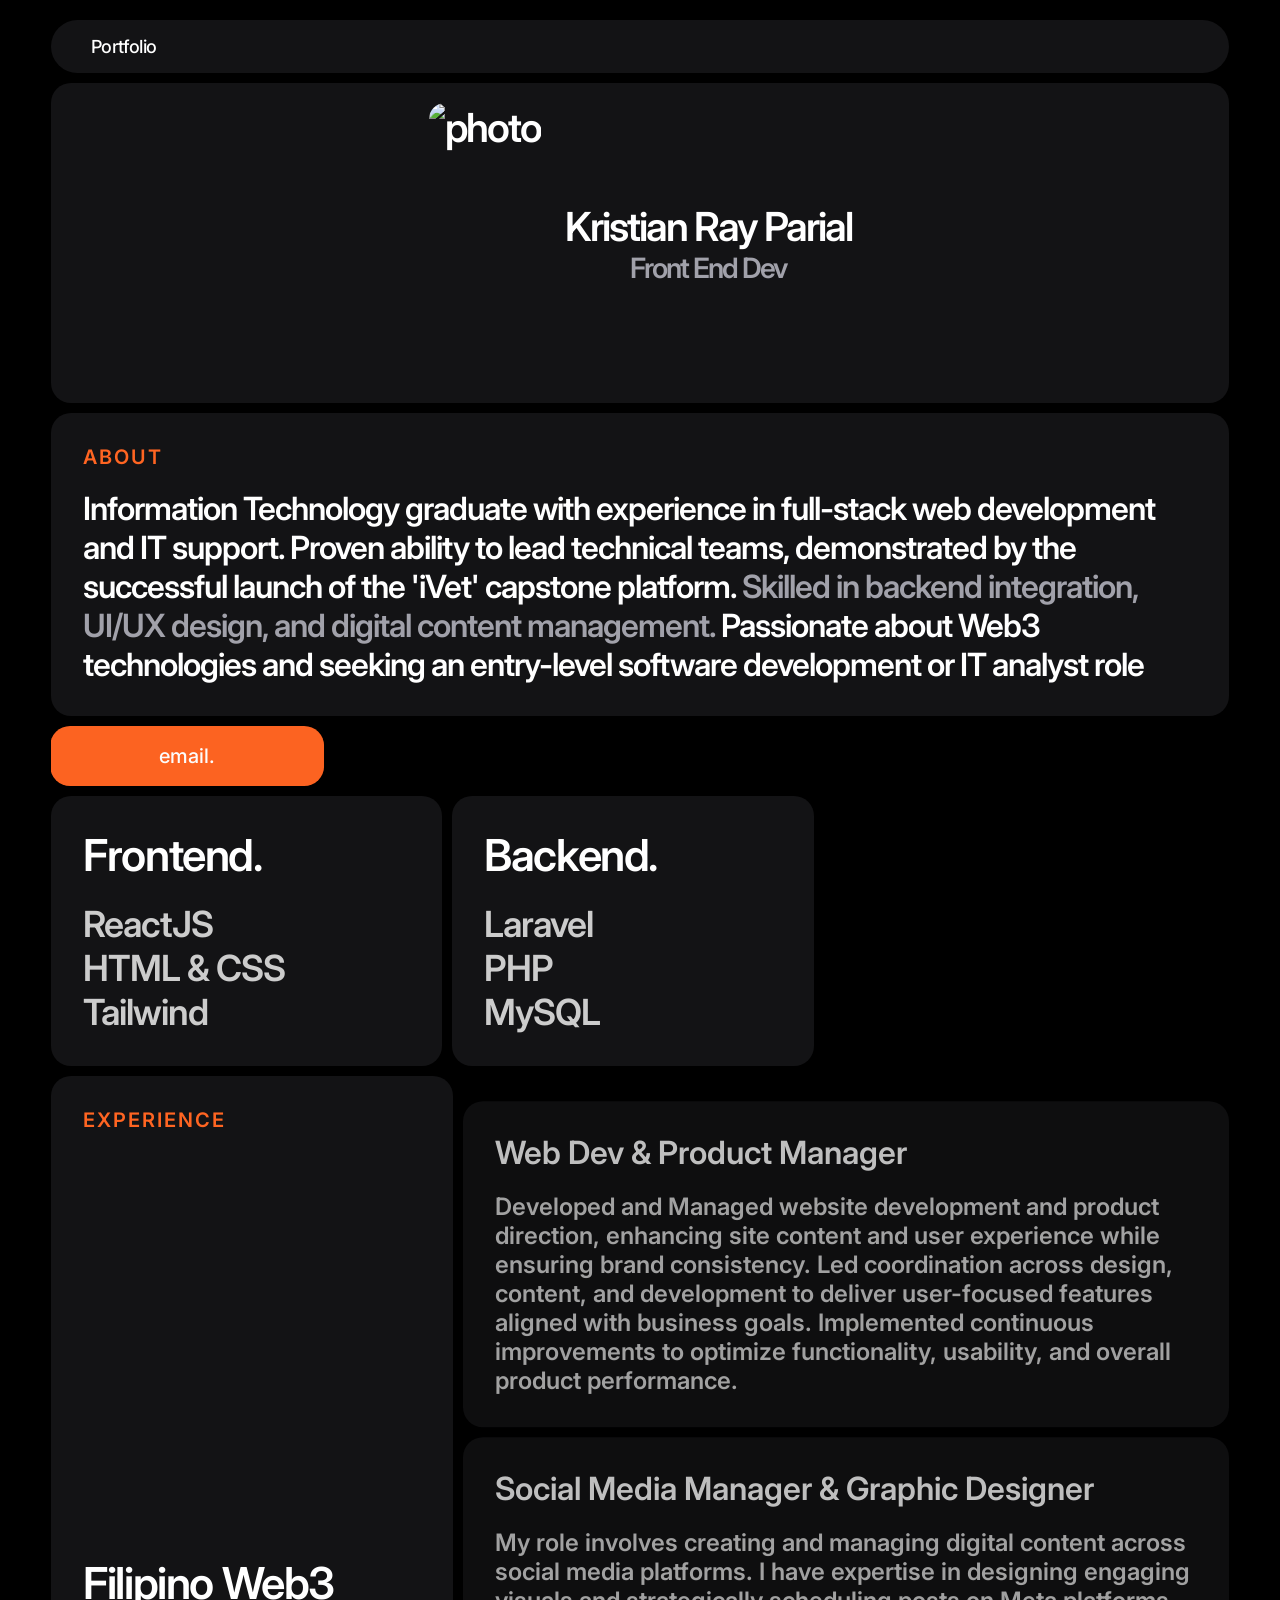
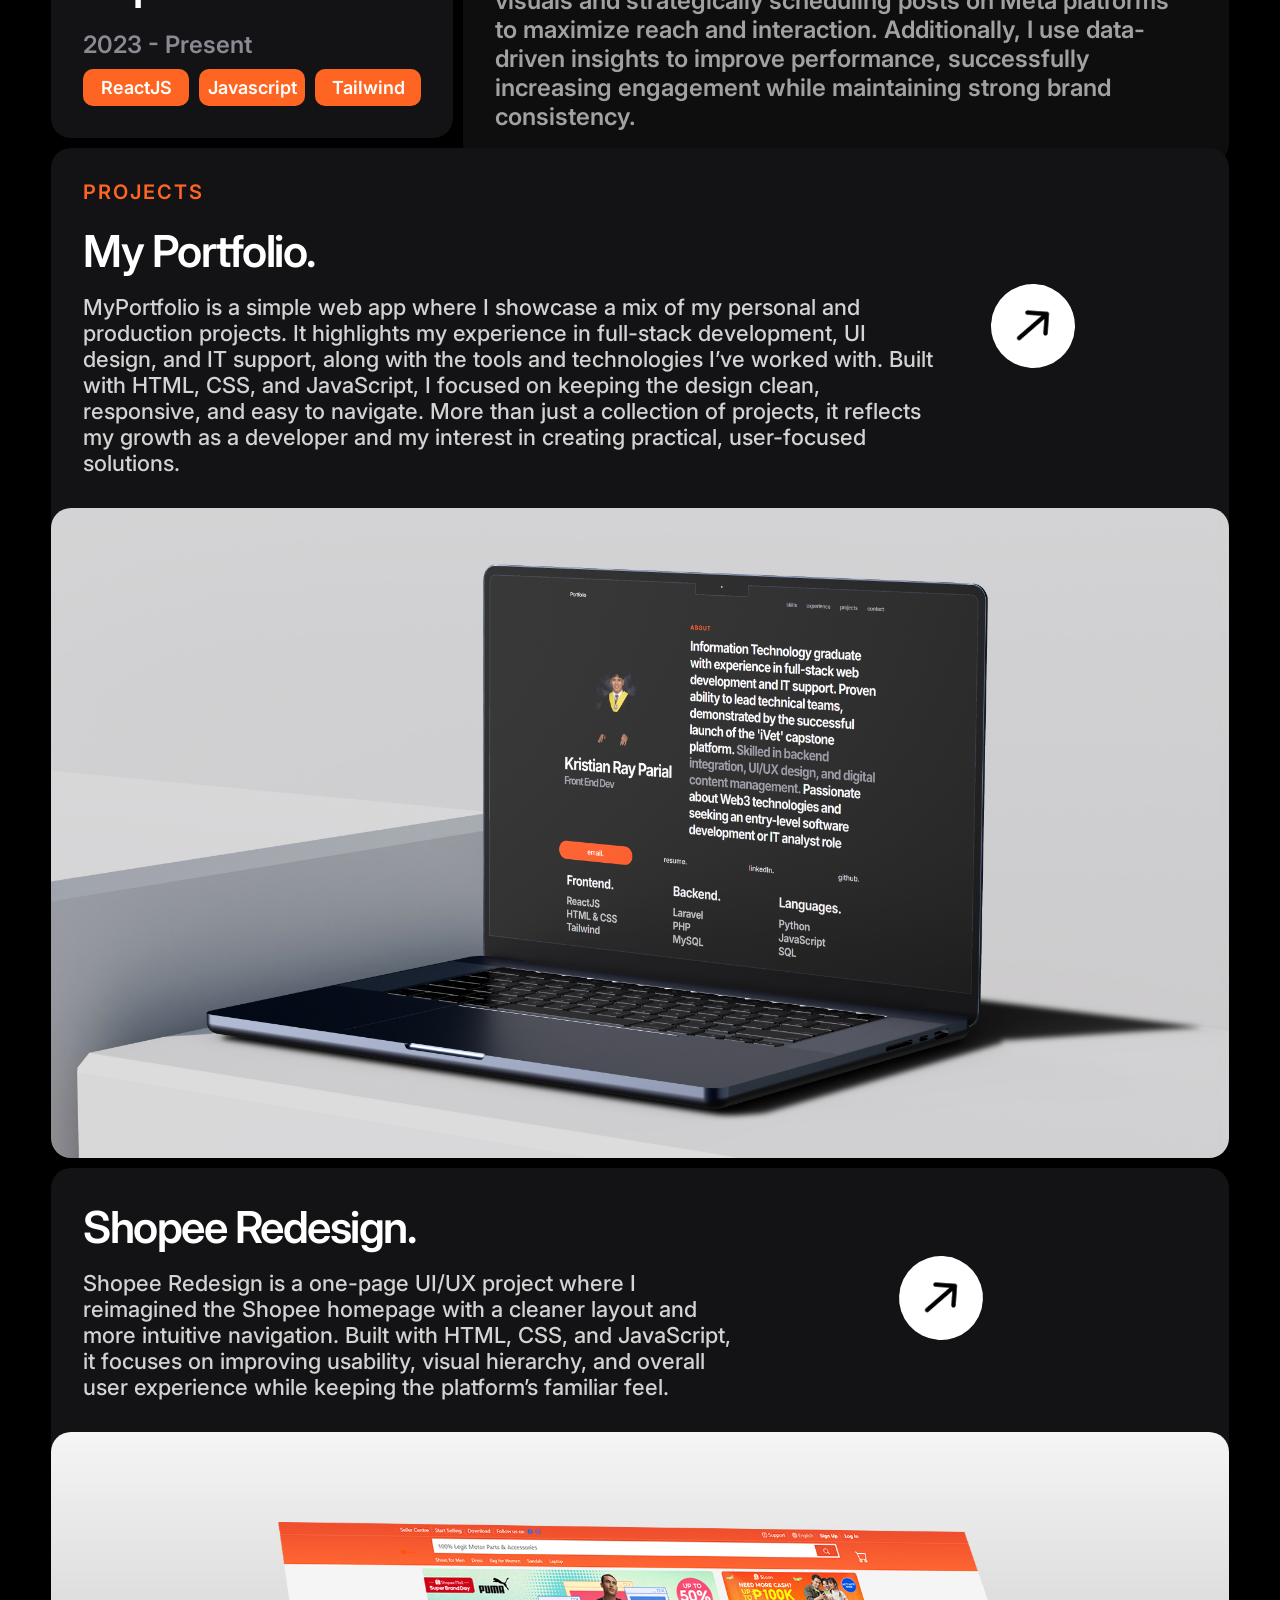
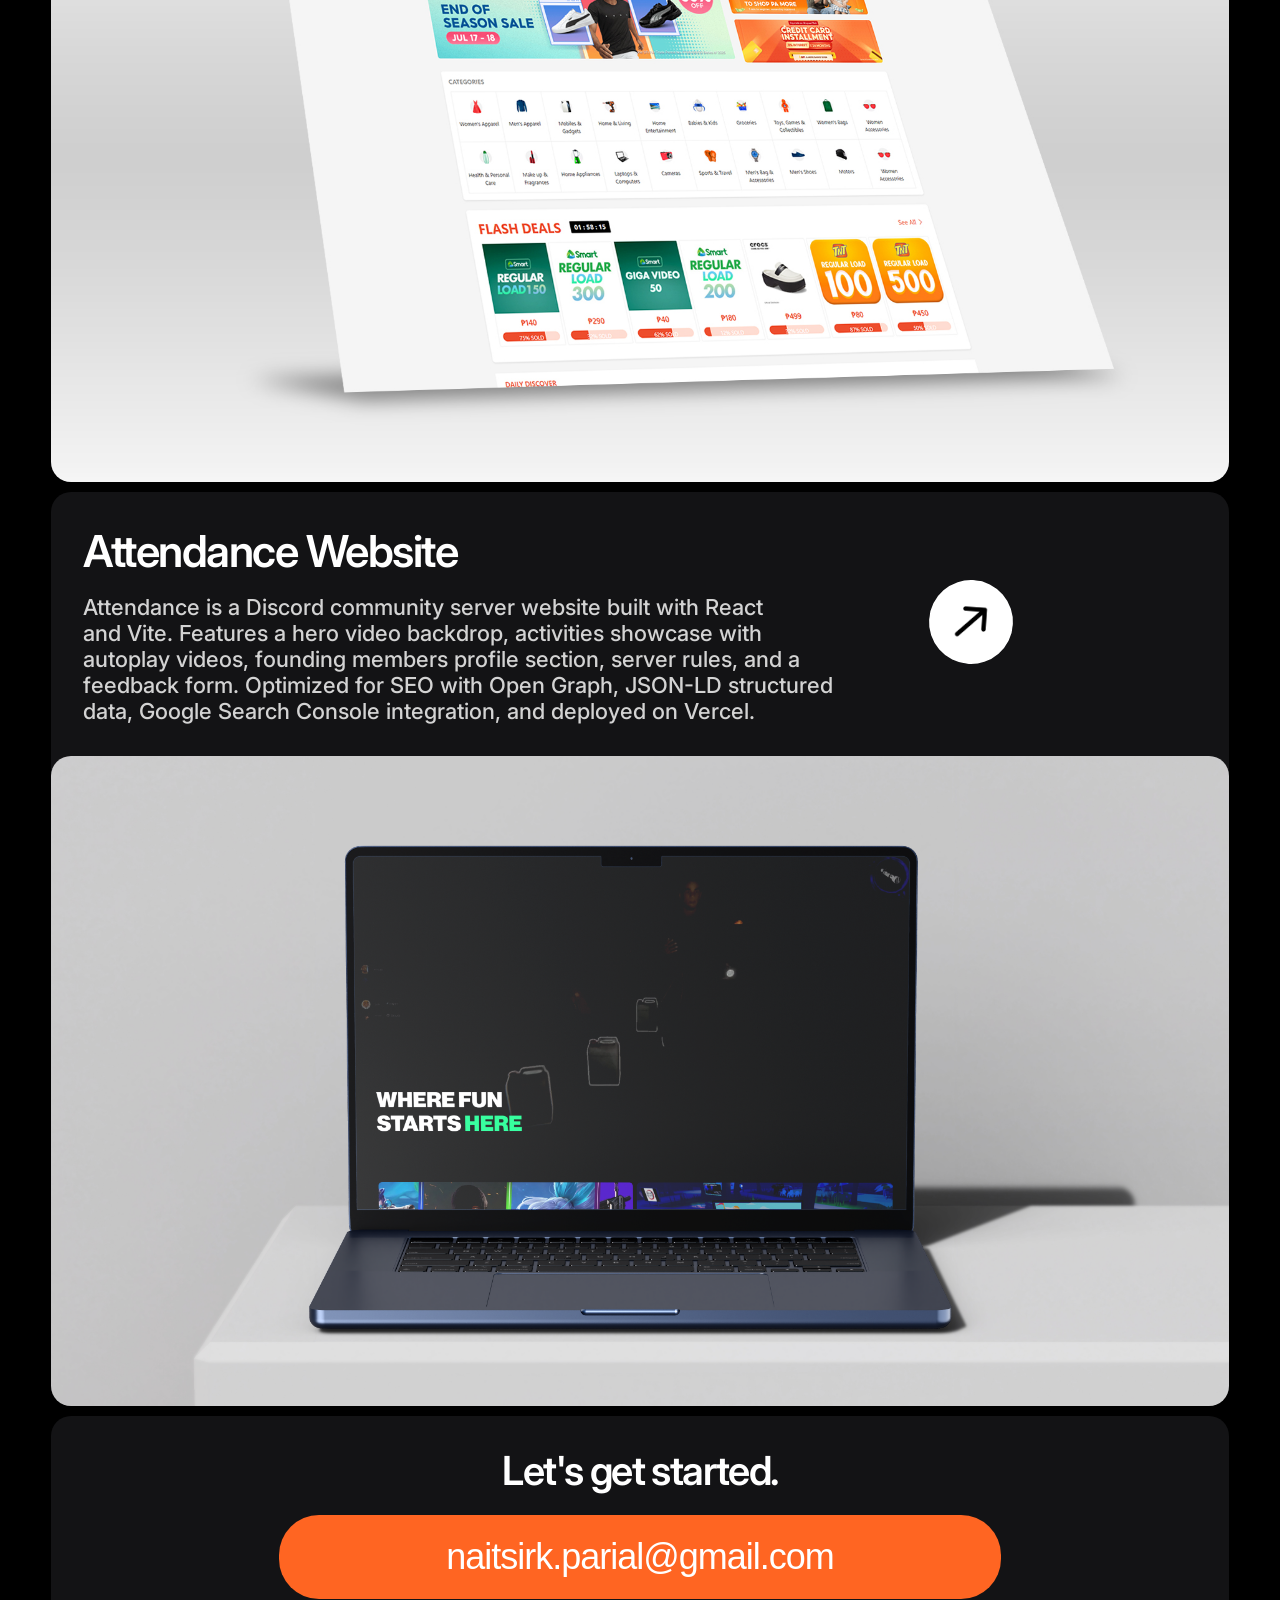
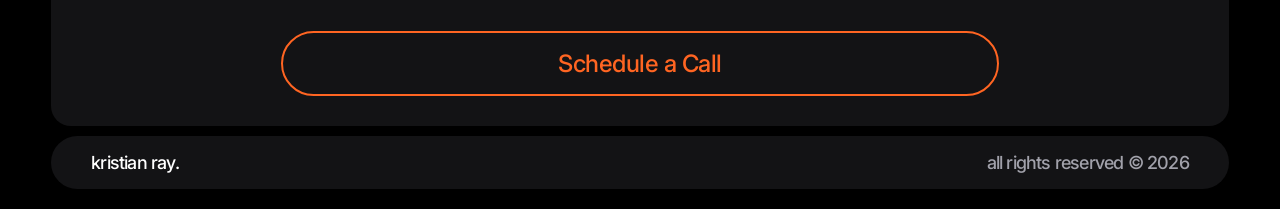
==== commit e6a708a9: "Add SEO, SMO, JSON-LD structured data and fix security on external links" ====
--- a/index.html
+++ b/index.html
@@ -4,31 +4,48 @@
     <meta charset="UTF-8" />
     <meta name="viewport" content="width=device-width, initial-scale=1.0" />
 
-    <!-- Meta tags for social media sharing -->
-    <meta property="og:title" content="Kristian Ray Parial Portfolio" />
-    <meta
-      property="og:description"
-      content="This is a portfolio of my work, including both personal and production projects. Made with HTML, CSS, and Javascript"
-    />
-    <meta
-      property="og:image"
-      content="	https://github.com/KristianRay/kristianrayportfolio/images/freshgrad.JPG"
-    />
-    <meta property="og:url" content="https://KristianRay.github.io/kristianrayportfolio/" />
-
-    <!-- Fallback for non-social media platforms -->
-    <meta name="twitter:card" content="Kristian Ray Parial" />
-    <meta name="twitter:title" content="Kristian Ray Parial - Portfolio" />
-    <meta
-      name="twitter:description"
-      content="This is a portfolio of my work,
-    including both personal and production projects. Made with HTML, CSS, and
-    Javascript"
-    />
-    <meta
-      name="twitter:image"
-      content="https://github.com/KristianRay/kristianrayportfolio/images/freshgrad.JPG"
-    />
+    <!-- SEO -->
+    <meta name="description" content="Kristian Ray Parial - IT graduate and full-stack web developer skilled in ReactJS, Laravel, PHP, and UI/UX design. View my projects and experience." />
+    <meta name="keywords" content="Kristian Ray Parial, web developer, front end developer, ReactJS, Laravel, PHP, portfolio, Filipino developer, Web3" />
+    <meta name="author" content="Kristian Ray Parial" />
+    <meta name="robots" content="index, follow" />
+    <link rel="canonical" href="https://kristianrayportfolio.vercel.app/" />
+
+    <!-- Open Graph / SMO -->
+    <meta property="og:type" content="website" />
+    <meta property="og:site_name" content="Kristian Ray Parial Portfolio" />
+    <meta property="og:locale" content="en_US" />
+    <meta property="og:title" content="Kristian Ray Parial - Front End Developer" />
+    <meta property="og:description" content="IT graduate and full-stack web developer skilled in ReactJS, Laravel, PHP, and UI/UX design. View my projects and experience." />
+    <meta property="og:image" content="https://kristianrayportfolio.vercel.app/images/freshgrad.JPG" />
+    <meta property="og:image:width" content="1200" />
+    <meta property="og:image:height" content="630" />
+    <meta property="og:url" content="https://kristianrayportfolio.vercel.app/" />
+
+    <!-- Twitter Card -->
+    <meta name="twitter:card" content="summary_large_image" />
+    <meta name="twitter:site" content="@ggzirk" />
+    <meta name="twitter:title" content="Kristian Ray Parial - Front End Developer" />
+    <meta name="twitter:description" content="IT graduate and full-stack web developer skilled in ReactJS, Laravel, PHP, and UI/UX design. View my projects and experience." />
+    <meta name="twitter:image" content="https://kristianrayportfolio.vercel.app/images/freshgrad.JPG" />
+
+    <!-- JSON-LD Structured Data -->
+    <script type="application/ld+json">
+    {
+      "@context": "https://schema.org",
+      "@type": "Person",
+      "name": "Kristian Ray Parial",
+      "url": "https://kristianrayportfolio.vercel.app/",
+      "image": "https://kristianrayportfolio.vercel.app/images/freshgrad.JPG",
+      "jobTitle": "Front End Developer",
+      "description": "IT graduate and full-stack web developer skilled in ReactJS, Laravel, PHP, and UI/UX design.",
+      "email": "naitsirk.parial@gmail.com",
+      "sameAs": [
+        "https://www.linkedin.com/in/ggzirk/",
+        "https://github.com/KristianRay"
+      ]
+    }
+    </script>
 
     <link rel="icon" type="image/x-icon" href="images/favicon.ico" />
     <link href="https://assets.calendly.com/assets/external/widget.css" rel="stylesheet" />
@@ -78,17 +95,19 @@
         <a class="socialEmailLink" href="mailto:naitsirk.parial@gmail.com"
           >email.</a
         >
-        <a class="socialLink" target="_blank" href="Resume - Kristian Ray Parial.pdf" download >resume.</a>
+        <a class="socialLink" target="_blank" rel="noopener noreferrer" href="Resume - Kristian Ray Parial.pdf" download >resume.</a>
         <a
           class="socialLink"
           href="https://www.linkedin.com/in/ggzirk/"
           target="_blank"
+          rel="noopener noreferrer"
           >linkedIn.</a
         >
         <a
           class="socialLink"
           href="https://github.com/KristianRay"
           target="_blank"
+          rel="noopener noreferrer"
           >github.</a
         >
       </div>
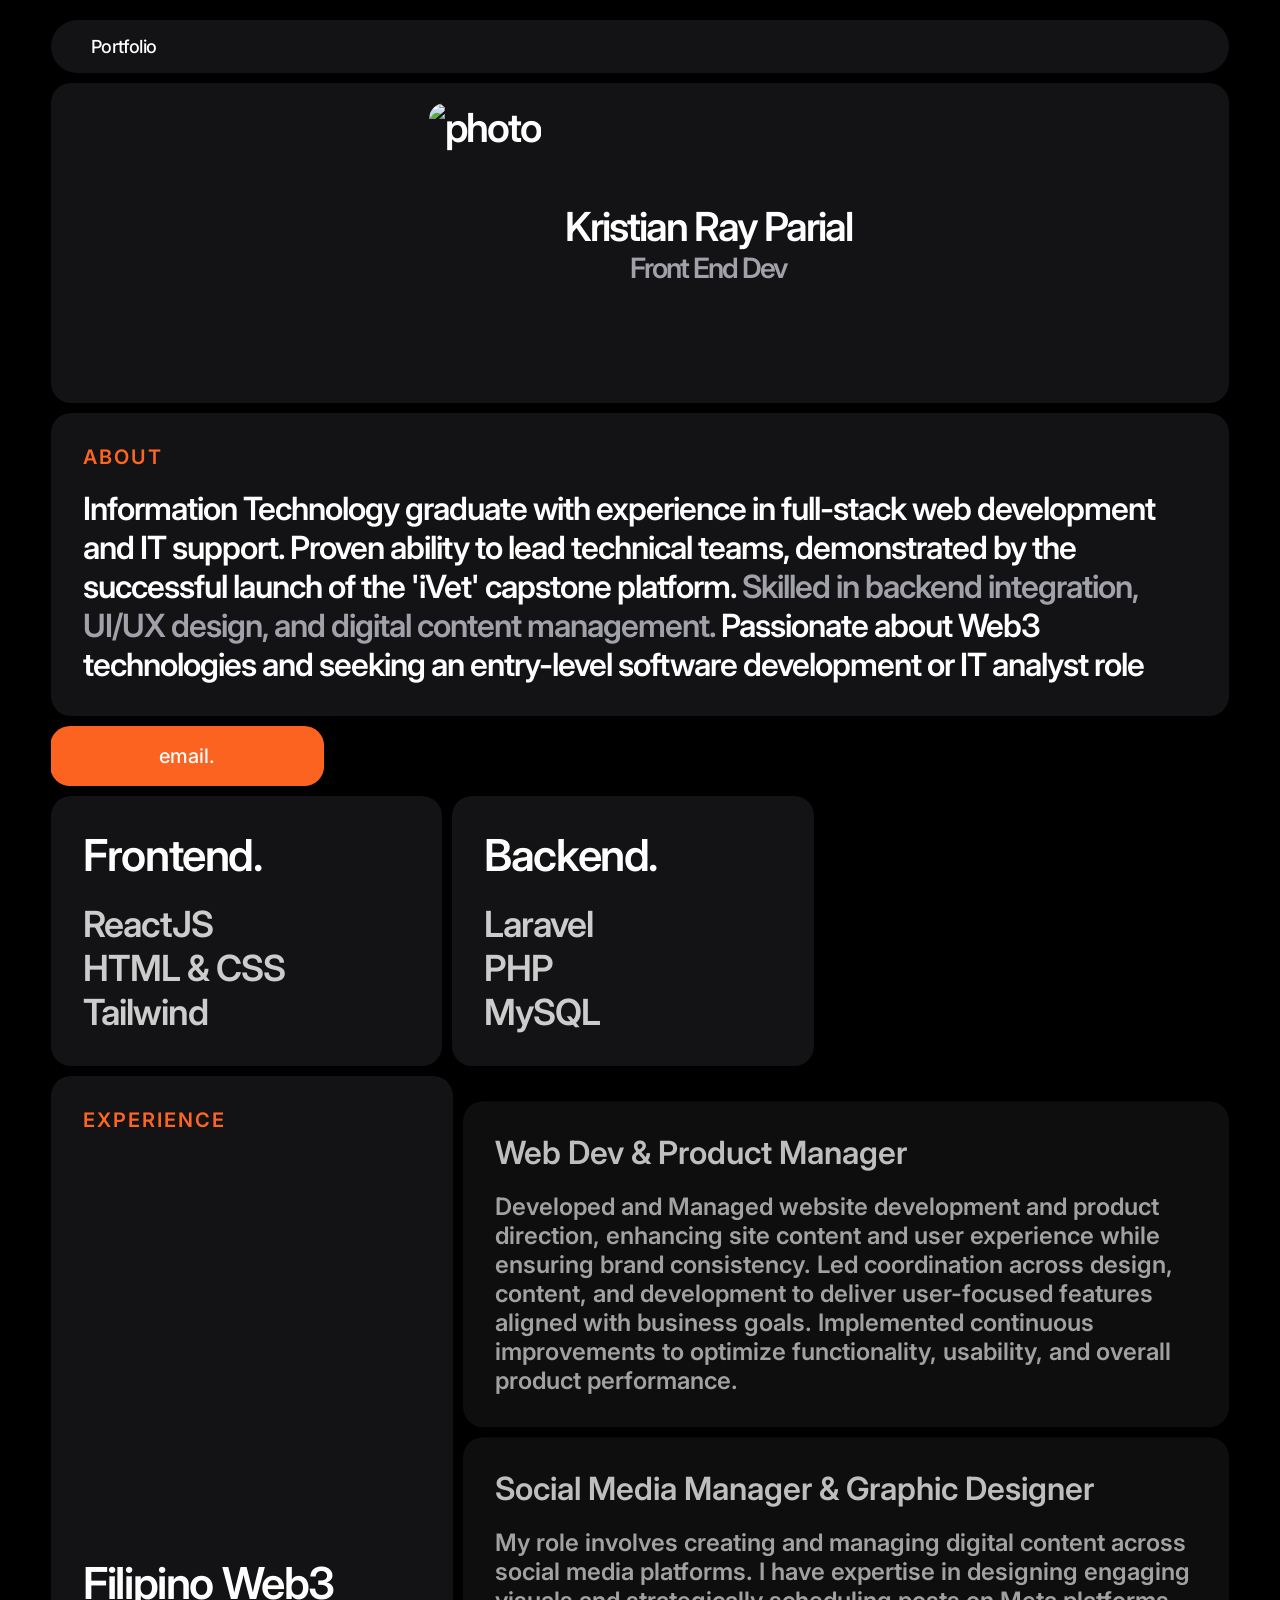
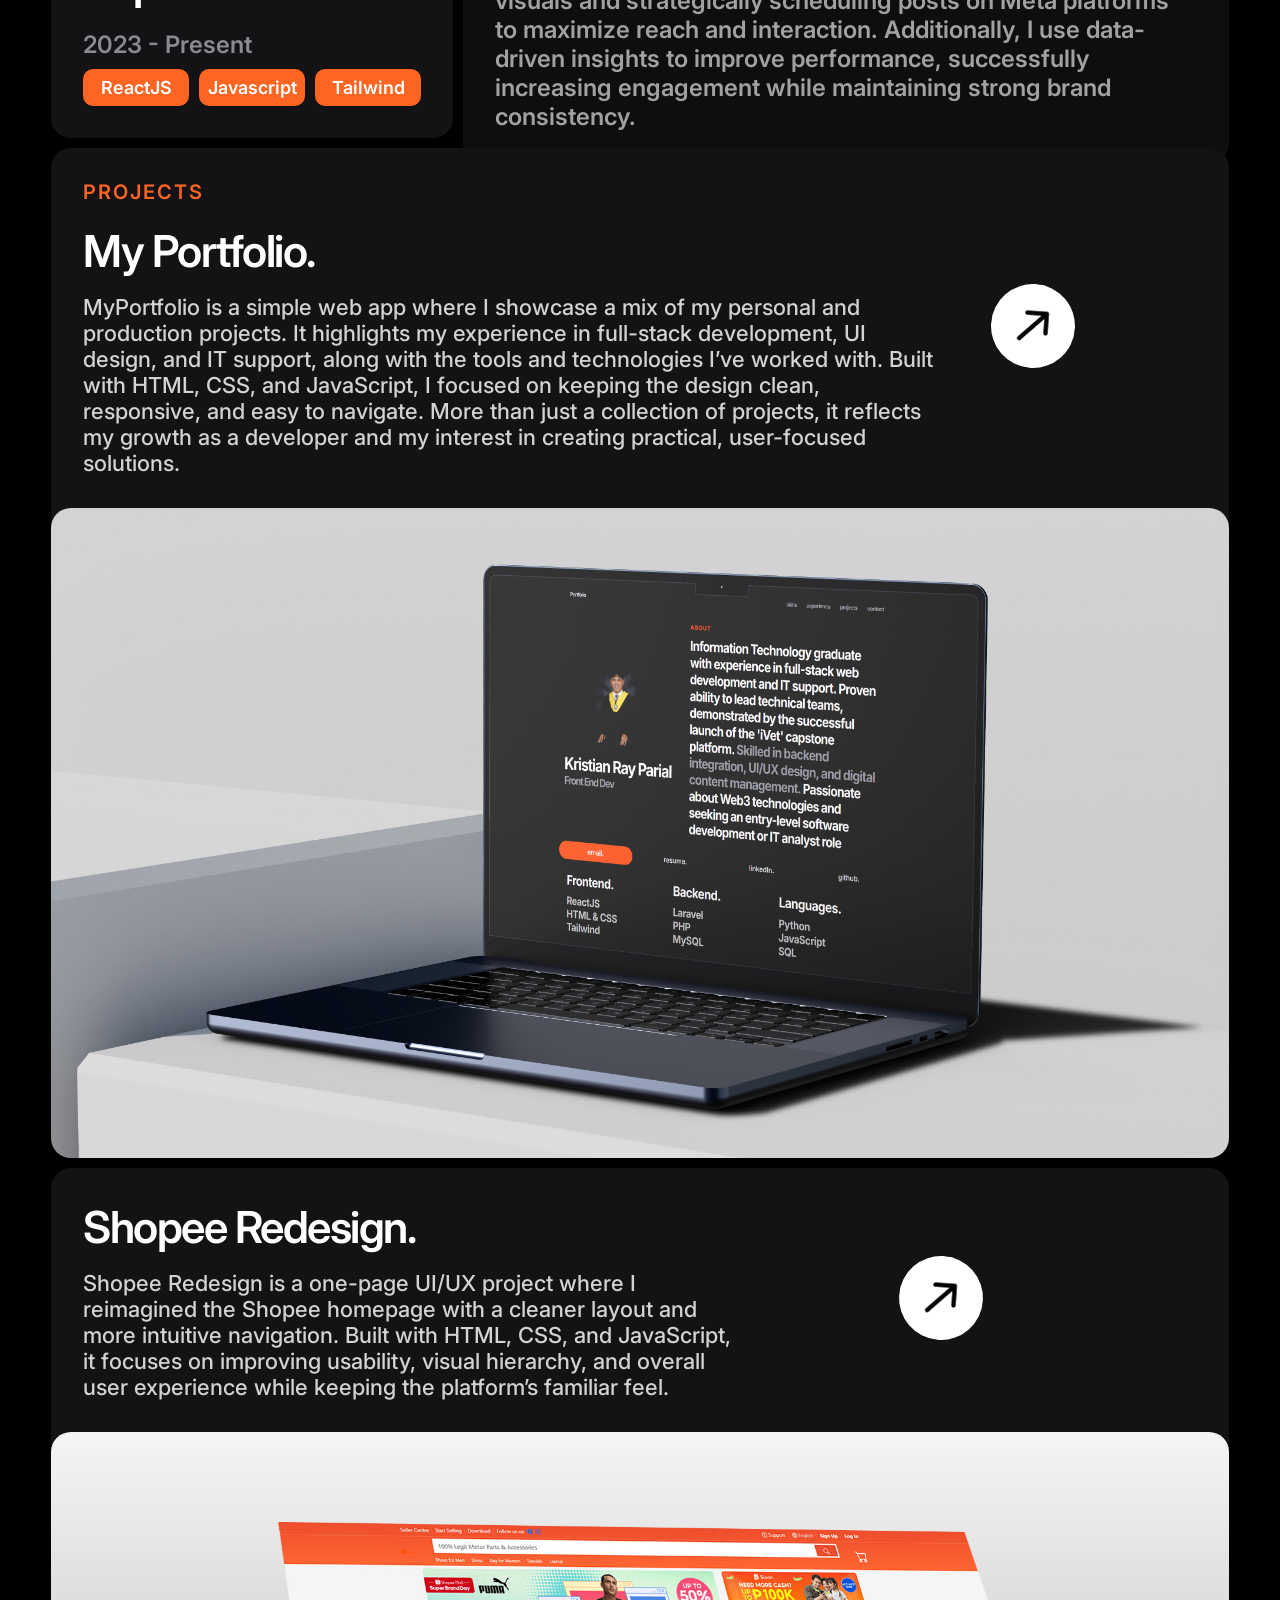
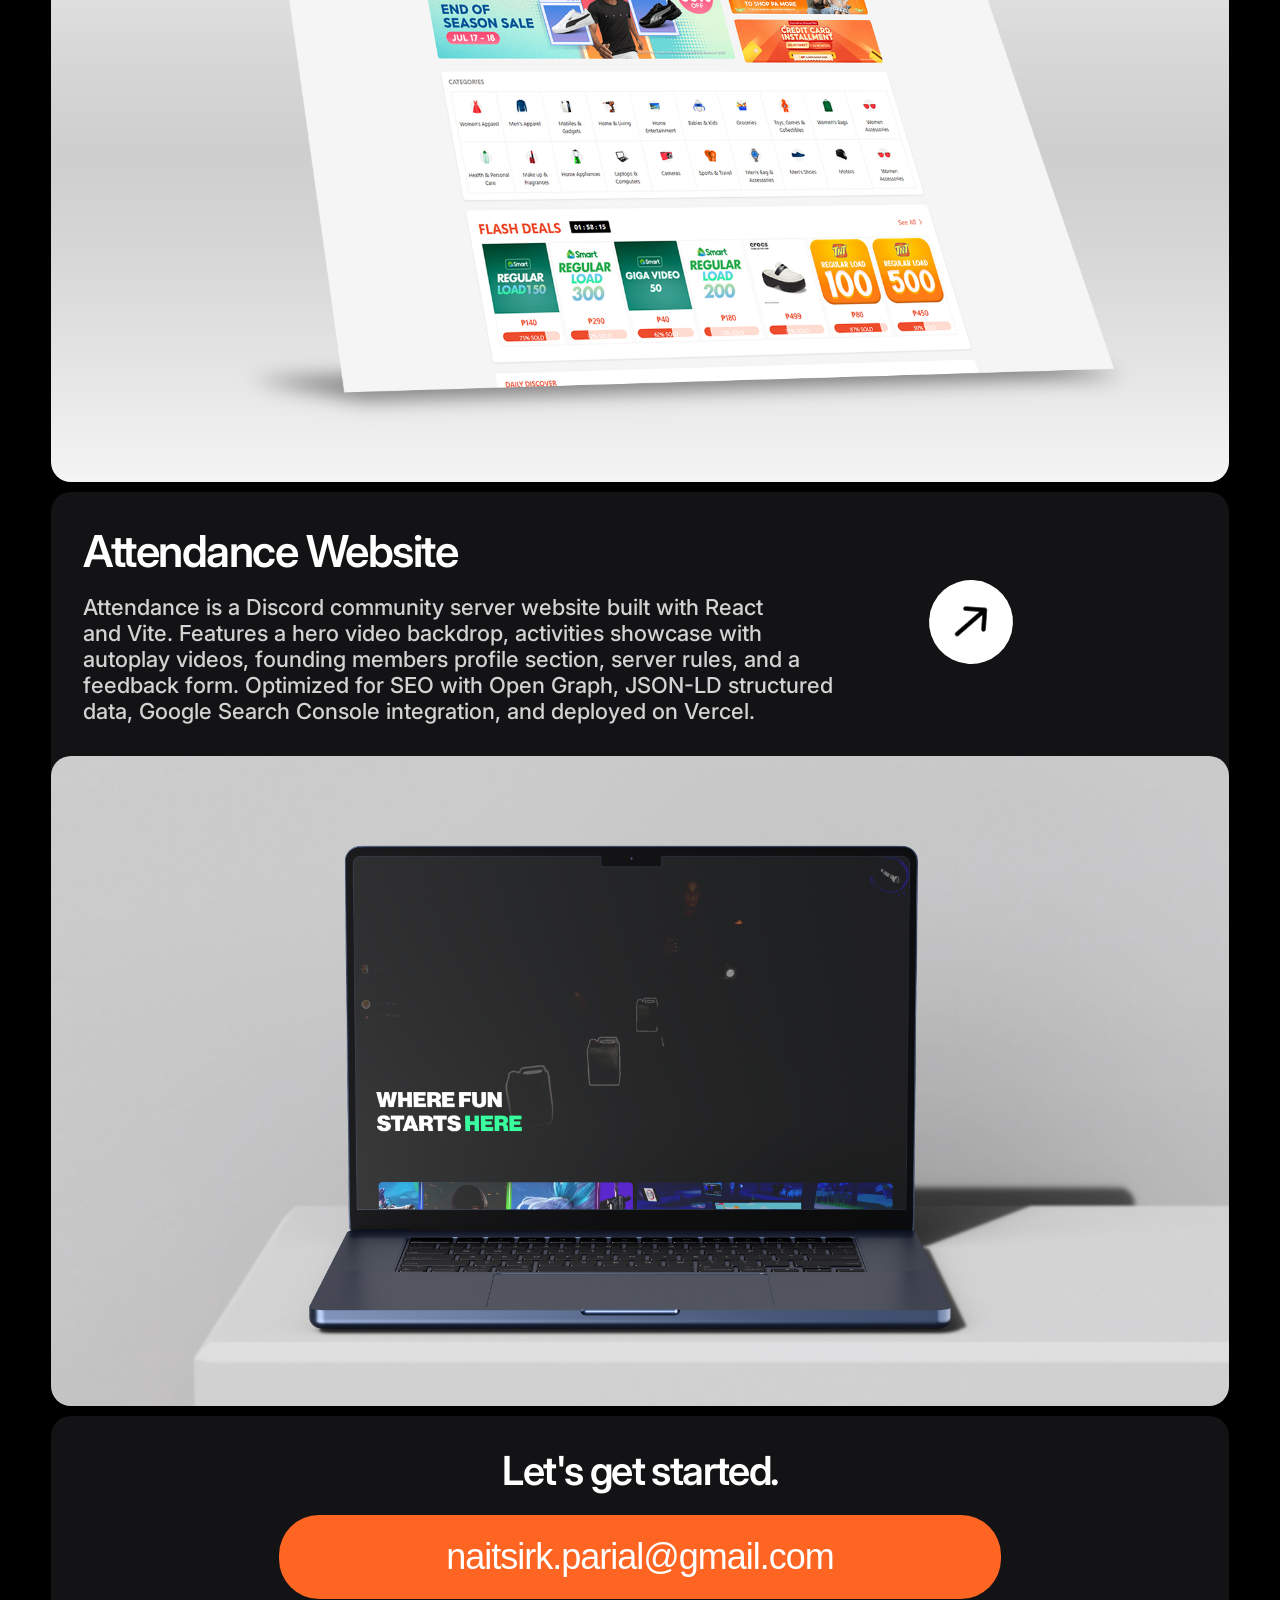
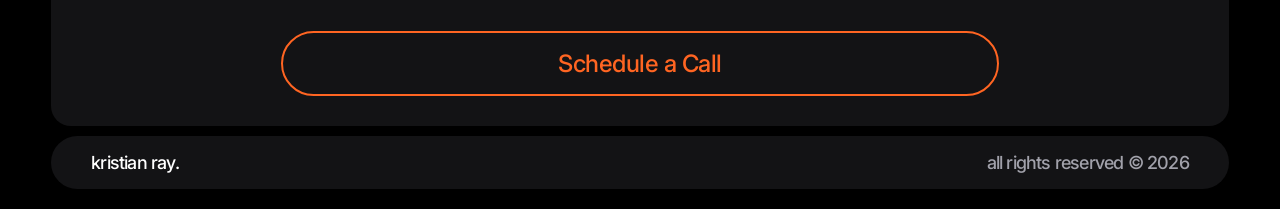
==== commit d7087a5f: "Change favicon to freshgrad.JPG" ====
--- a/index.html
+++ b/index.html
@@ -47,7 +47,7 @@
     }
     </script>
 
-    <link rel="icon" type="image/x-icon" href="images/favicon.ico" />
+    <link rel="icon" type="image/x-icon" href="images/freshgrad.JPG" />
     <link href="https://assets.calendly.com/assets/external/widget.css" rel="stylesheet" />
     <script src="https://assets.calendly.com/assets/external/widget.js" type="text/javascript" async></script>
     <link rel="stylesheet" href="style.css" />
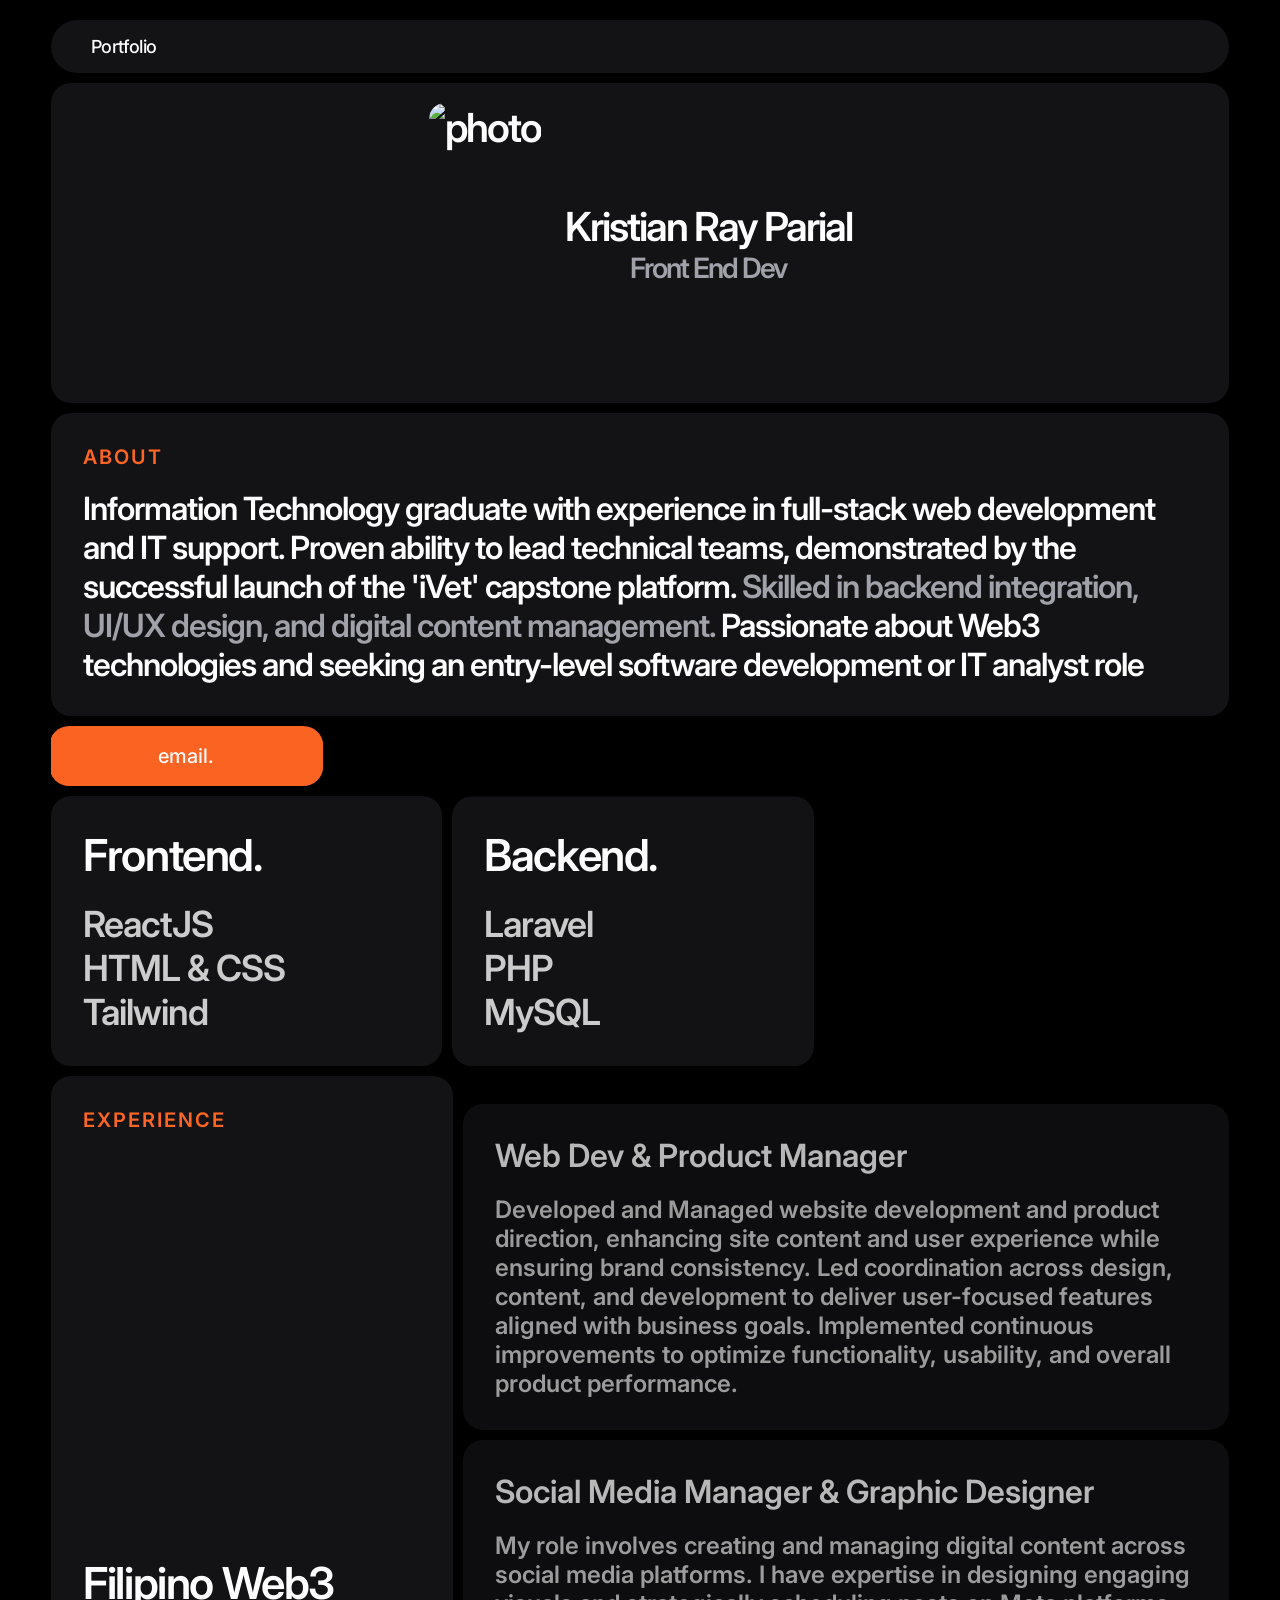
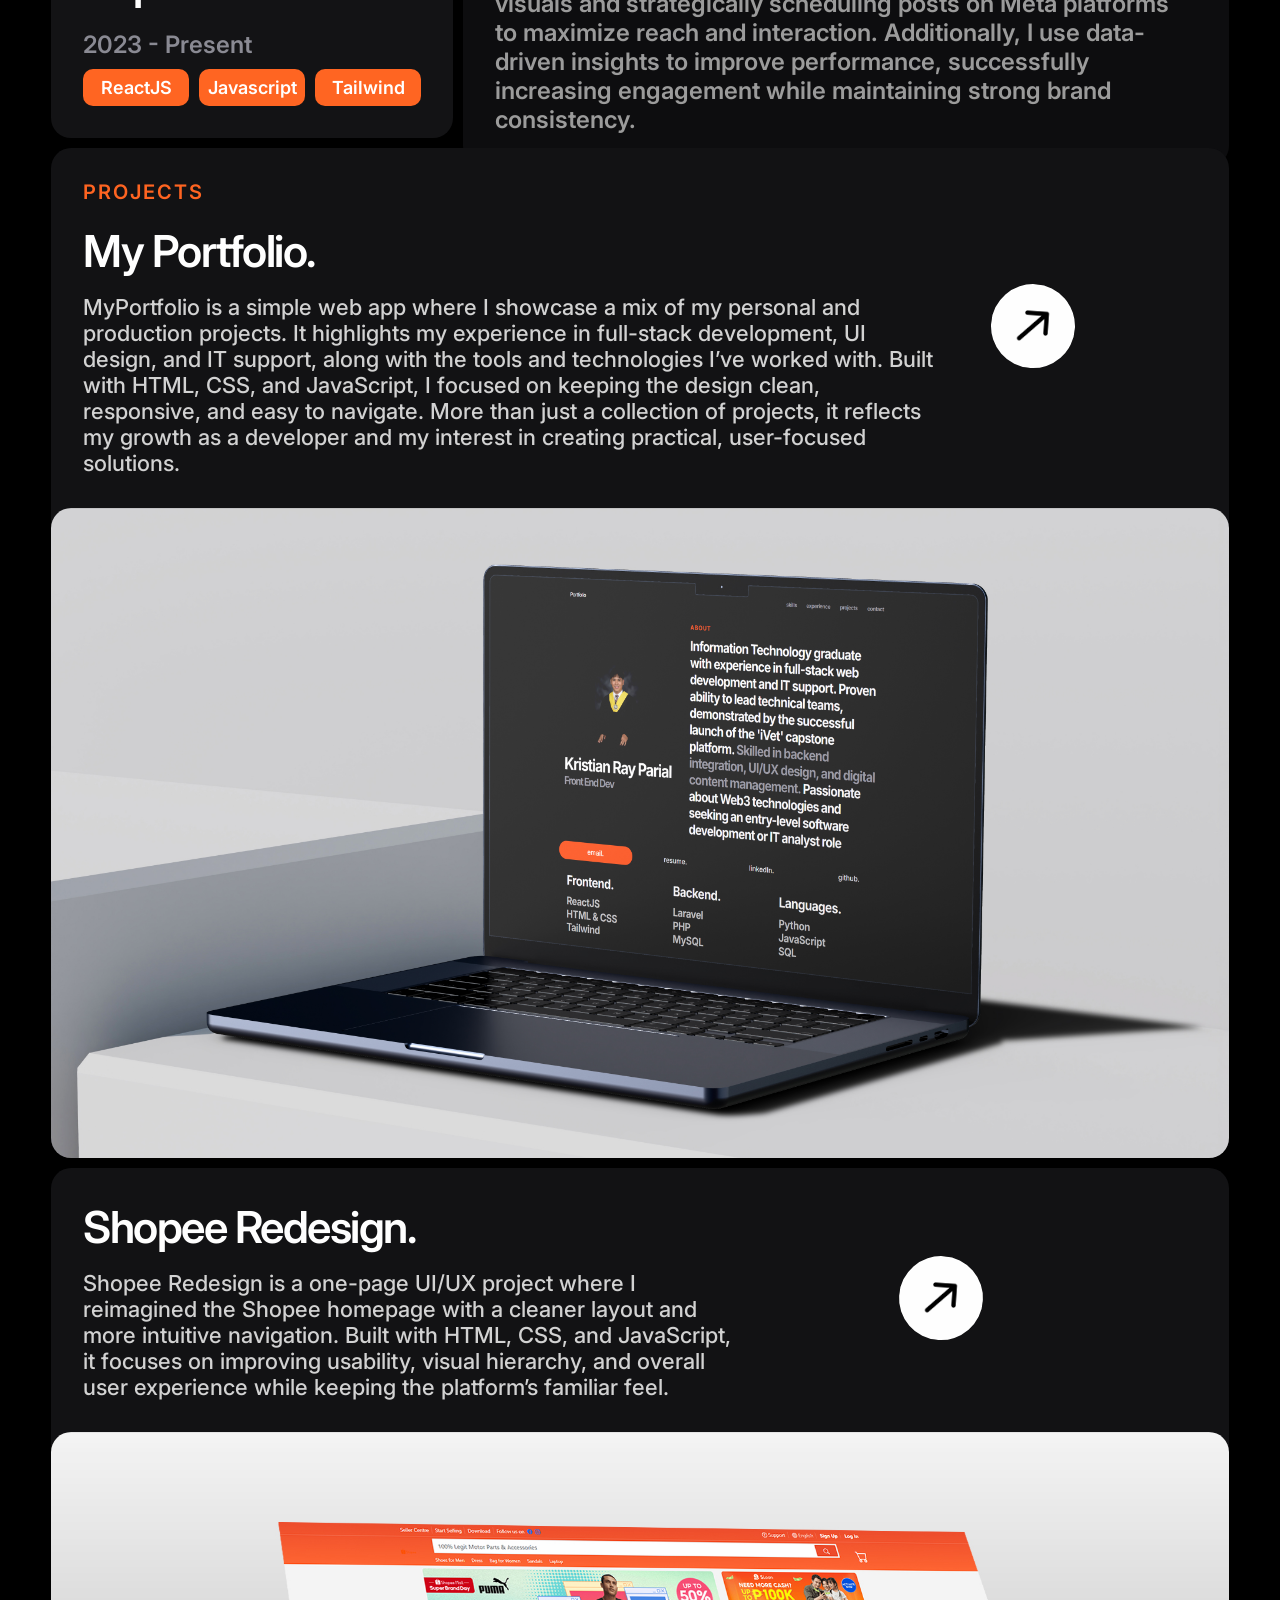
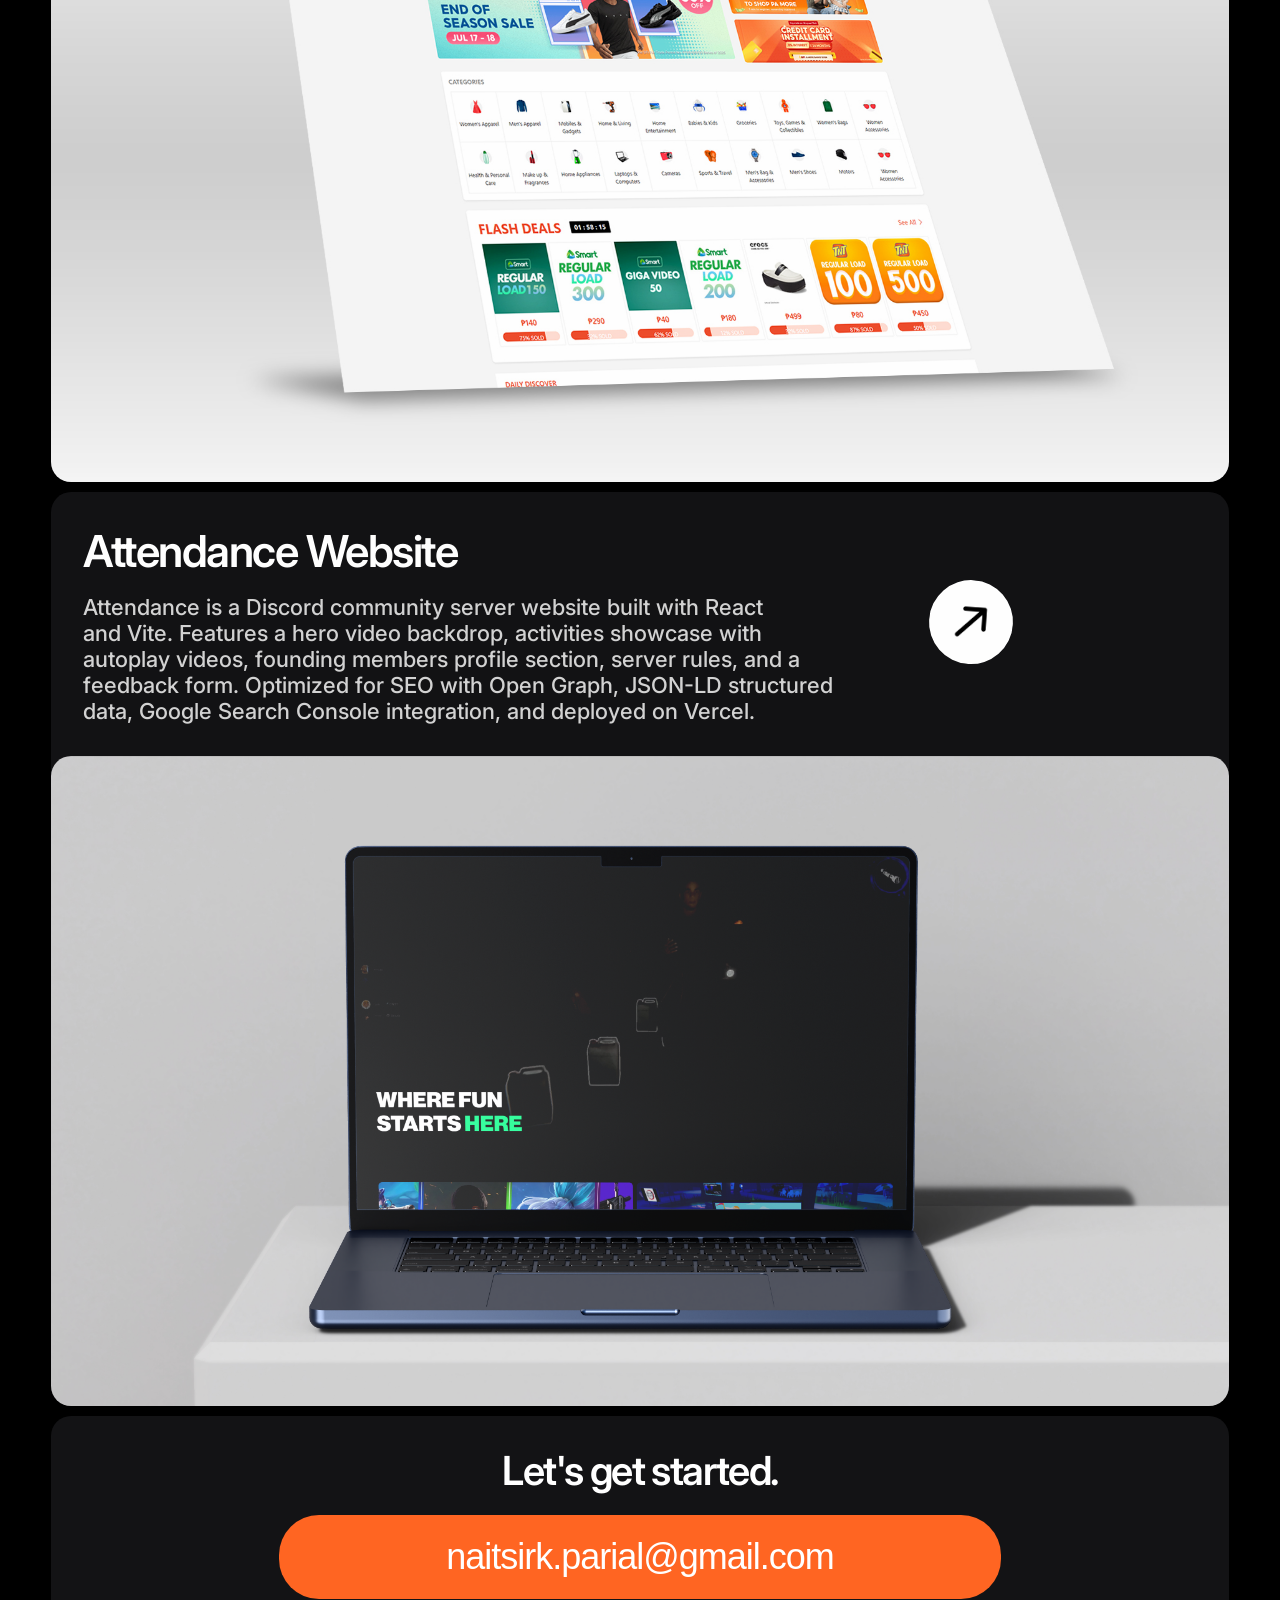
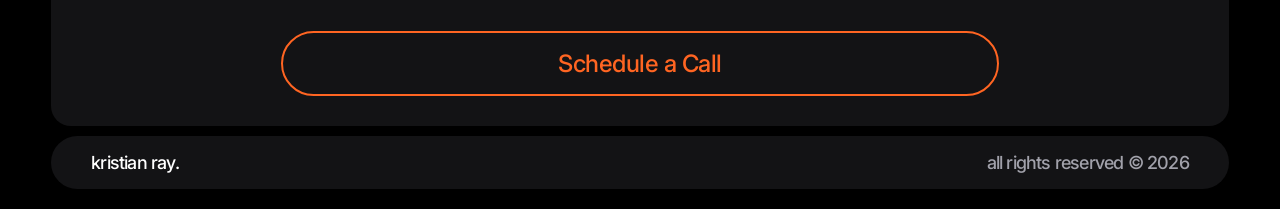
==== commit de0ecd49: "Add complete SEO, SMO, and JSON-LD with Vercel URL" ====
--- a/index.html
+++ b/index.html
@@ -95,19 +95,17 @@
         <a class="socialEmailLink" href="mailto:naitsirk.parial@gmail.com"
           >email.</a
         >
-        <a class="socialLink" target="_blank" rel="noopener noreferrer" href="Resume - Kristian Ray Parial.pdf" download >resume.</a>
+        <a class="socialLink" target="_blank" href="Resume - Kristian Ray Parial.pdf" download >resume.</a>
         <a
           class="socialLink"
           href="https://www.linkedin.com/in/ggzirk/"
           target="_blank"
-          rel="noopener noreferrer"
           >linkedIn.</a
         >
         <a
           class="socialLink"
           href="https://github.com/KristianRay"
           target="_blank"
-          rel="noopener noreferrer"
           >github.</a
         >
       </div>
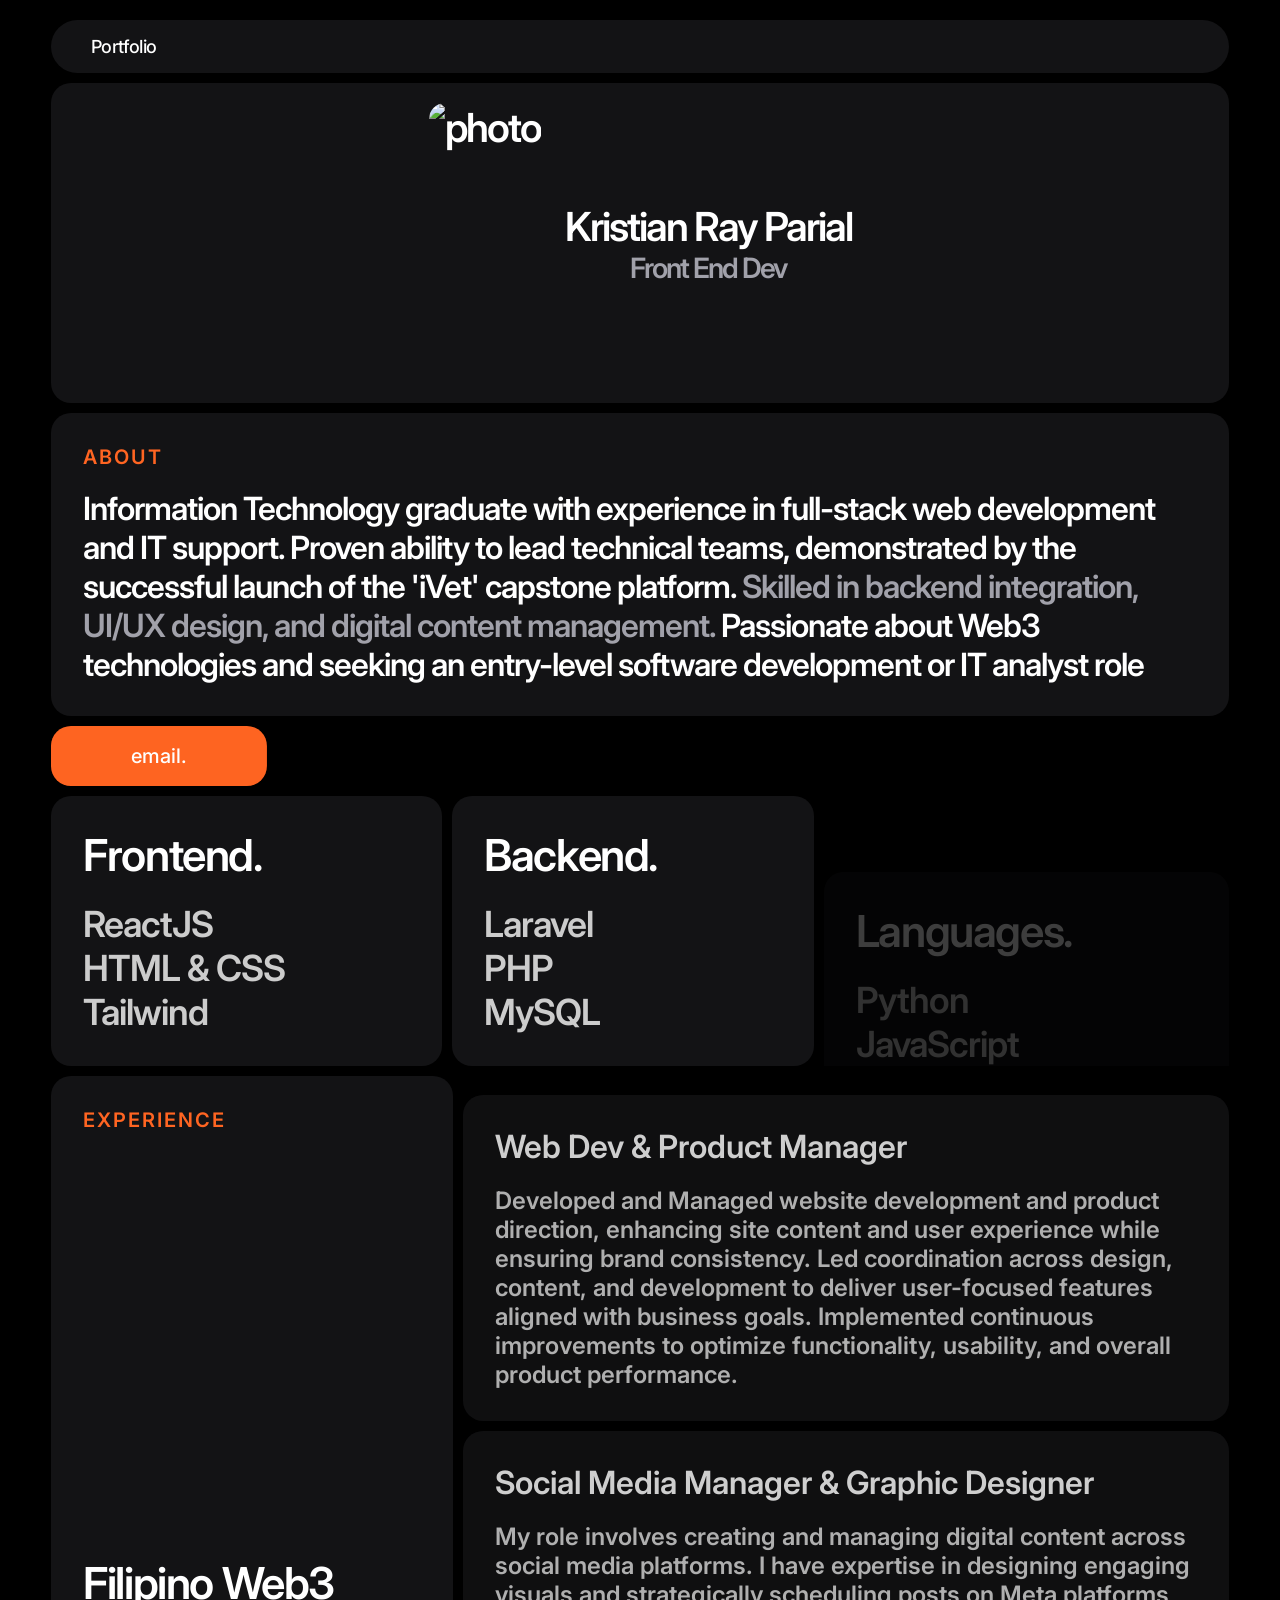
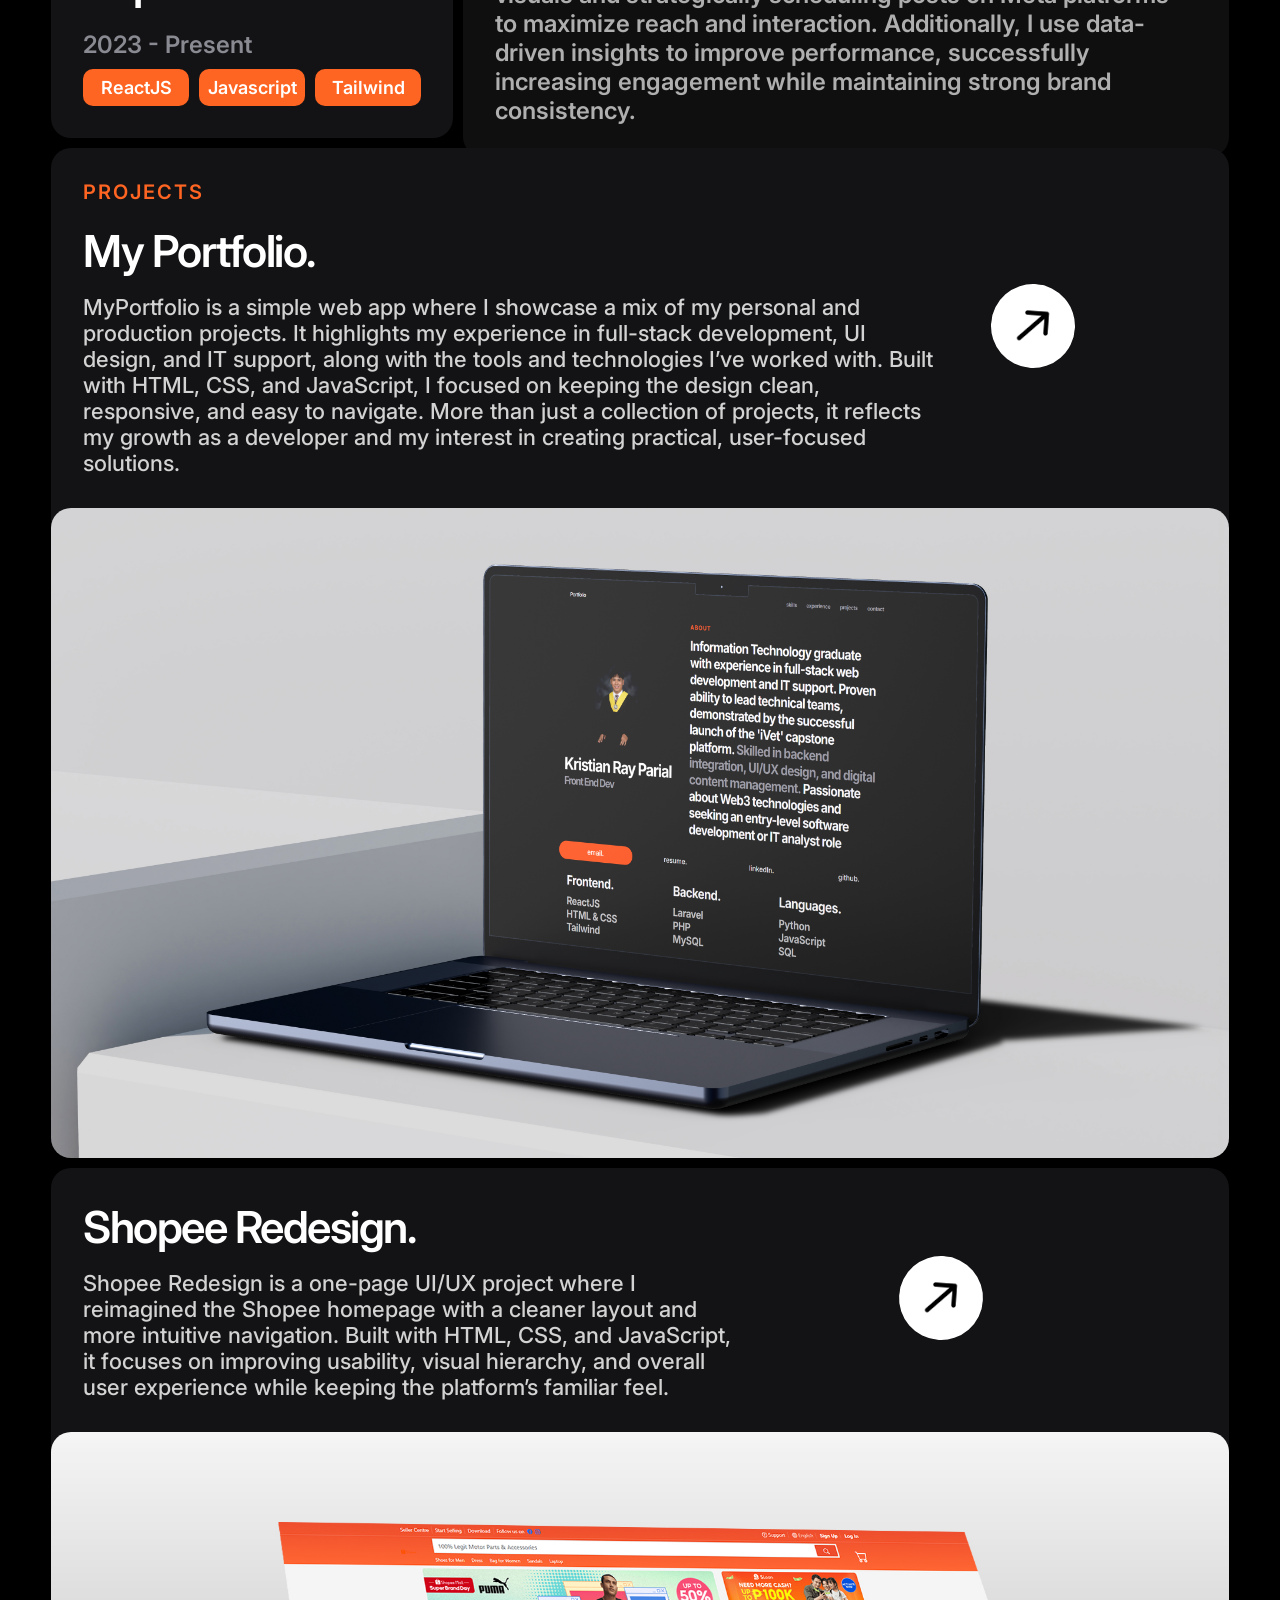
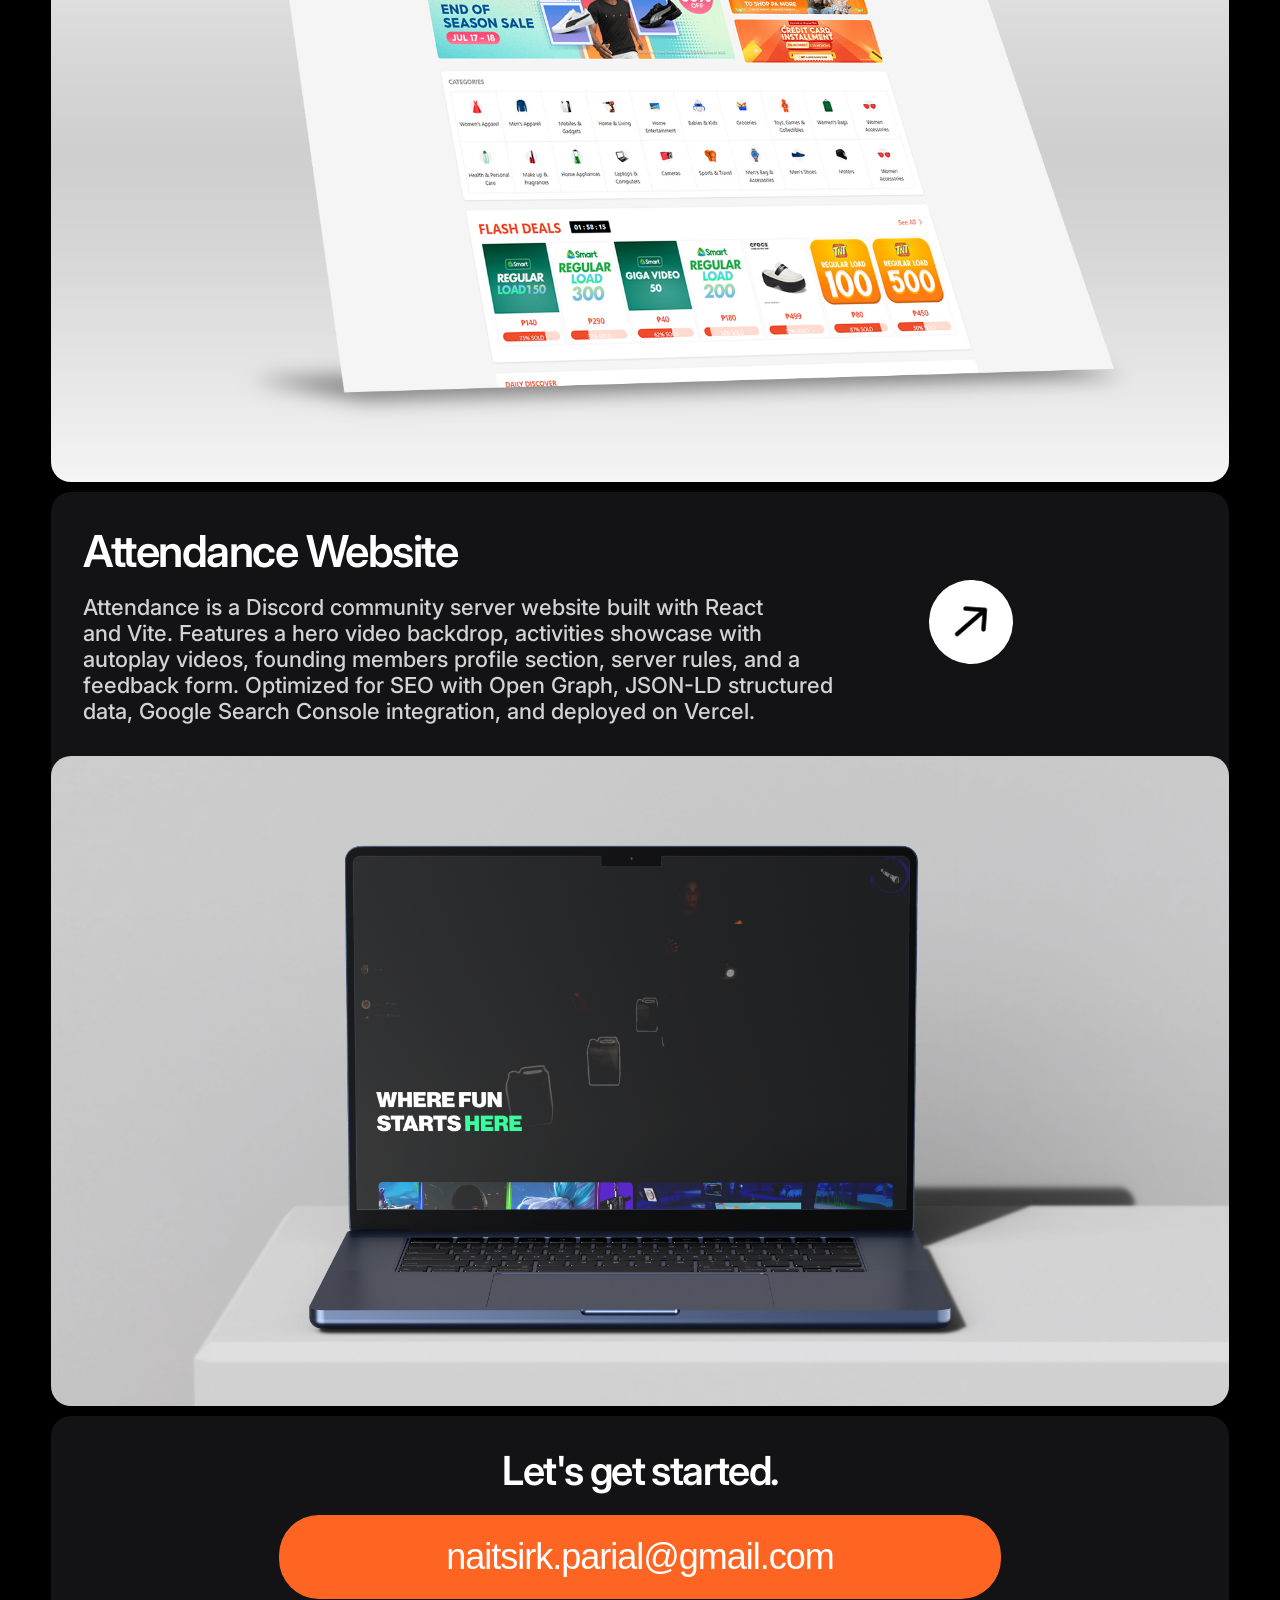
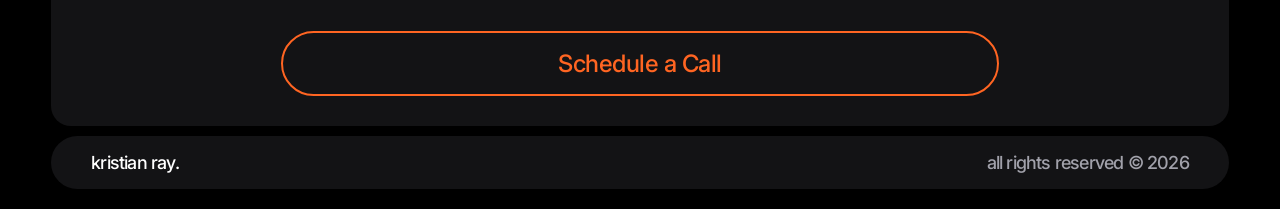
==== commit 9933b74a: "Fix favicon, links, alt texts, lazy loading, duplicate IDs, add Twitter link, sitemap and robots.txt" ====
--- a/index.html
+++ b/index.html
@@ -47,7 +47,7 @@
     }
     </script>
 
-    <link rel="icon" type="image/x-icon" href="images/freshgrad.JPG" />
+    <link rel="icon" type="image/x-icon" href="images/favicon.ico" />
     <link href="https://assets.calendly.com/assets/external/widget.css" rel="stylesheet" />
     <script src="https://assets.calendly.com/assets/external/widget.js" type="text/javascript" async></script>
     <link rel="stylesheet" href="style.css" />
@@ -95,18 +95,27 @@
         <a class="socialEmailLink" href="mailto:naitsirk.parial@gmail.com"
           >email.</a
         >
-        <a class="socialLink" target="_blank" href="Resume - Kristian Ray Parial.pdf" download >resume.</a>
+        <a class="socialLink" target="_blank" rel="noopener noreferrer" href="Resume - Kristian Ray Parial.pdf" download >resume.</a>
         <a
           class="socialLink"
           href="https://www.linkedin.com/in/ggzirk/"
           target="_blank"
+          rel="noopener noreferrer"
           >linkedIn.</a
         >
         <a
           class="socialLink"
           href="https://github.com/KristianRay"
           target="_blank"
+          rel="noopener noreferrer"
           >github.</a
+        >
+        <a
+          class="socialLink"
+          href="https://x.com/ggzirky"
+          target="_blank"
+          rel="noopener noreferrer"
+          >twitter.</a
         >
       </div>
 
@@ -173,7 +182,7 @@
         </div>
       </div>
 
-      <div class="projects" id="projects">
+      <div class="projects" id="project-portfolio">
         <div class="projectHeader">
           <div>
             <div class="aboutHeading">PROJECTS</div>
@@ -187,24 +196,27 @@
             </div>
           </div>
           <a
-            href="#"
+            href="https://kristianrayportfolio.vercel.app"
             target="_blank"
+            rel="noopener noreferrer"
           >
             <img class="projectLink" src="images/linkArrow.png" alt="link"
           /></a>
         </div>
         <a
-          href="#"
-          target="_blank"
+          href="https://kristianrayportfolio.vercel.app"
+          target="_blank"
+          rel="noopener noreferrer"
         >
           <img
             class="projectImg"
             src="images/portfolio mockup.jpg"
-            alt="Book shop"
+            alt="My Portfolio mockup"
+            loading="lazy"
         /></a>
       </div>
 
-      <div class="projects" id="projects">
+      <div class="projects" id="project-shopee">
         <div class="projectHeader">
           <div>
             <div class="projectName">Shopee Redesign.</div>
@@ -214,16 +226,17 @@
               it focuses on improving usability, visual hierarchy, and overall user experience while keeping the platform’s familiar feel.
             </div>
           </div>
-          <a href="https://kristianrayportfolio.vercel.app/projects/shopee-redesign/index.html" target="_blank">
+          <a href="https://kristianrayportfolio.vercel.app/projects/shopee-redesign/index.html" target="_blank" rel="noopener noreferrer">
             <img class="projectLink" src="images/linkArrow.png" alt="link"
           /></a>
         </div>
-        <a href="https://kristianrayportfolio.vercel.app/projects/shopee-redesign/index.html" target="_blank">
-          <img class="projectImg" src="images/shopee mockup.jpg" alt="Shopee Redesign"
+        <a href="https://kristianrayportfolio.vercel.app/projects/shopee-redesign/index.html" target="_blank" rel="noopener noreferrer">
+          <img class="projectImg" src="images/shopee mockup.jpg" alt="Shopee Redesign mockup"
+          loading="lazy"
         /></a>
       </div>
 
-     <div class="projects" id="projects">
+     <div class="projects" id="project-attendance">
         <div class="projectHeader">
           <div>
             <div class="projectName">Attendance Website</div>
@@ -234,6 +247,7 @@
           <a
             href="https://attendance-264w.vercel.app/"
             target="_blank"
+            rel="noopener noreferrer"
           >
             <img class="projectLink" src="images/linkArrow.png" alt="link"
           /></a>
@@ -241,8 +255,10 @@
         <a
           href="https://attendance-264w.vercel.app/"
           target="_blank"
-        >
-          <img class="projectImg" src="images/attendance mockup.png" alt="Book shop"
+          rel="noopener noreferrer"
+        >
+          <img class="projectImg" src="images/attendance mockup.png" alt="Attendance Website mockup"
+          loading="lazy"
         /></a>
       </div>
 
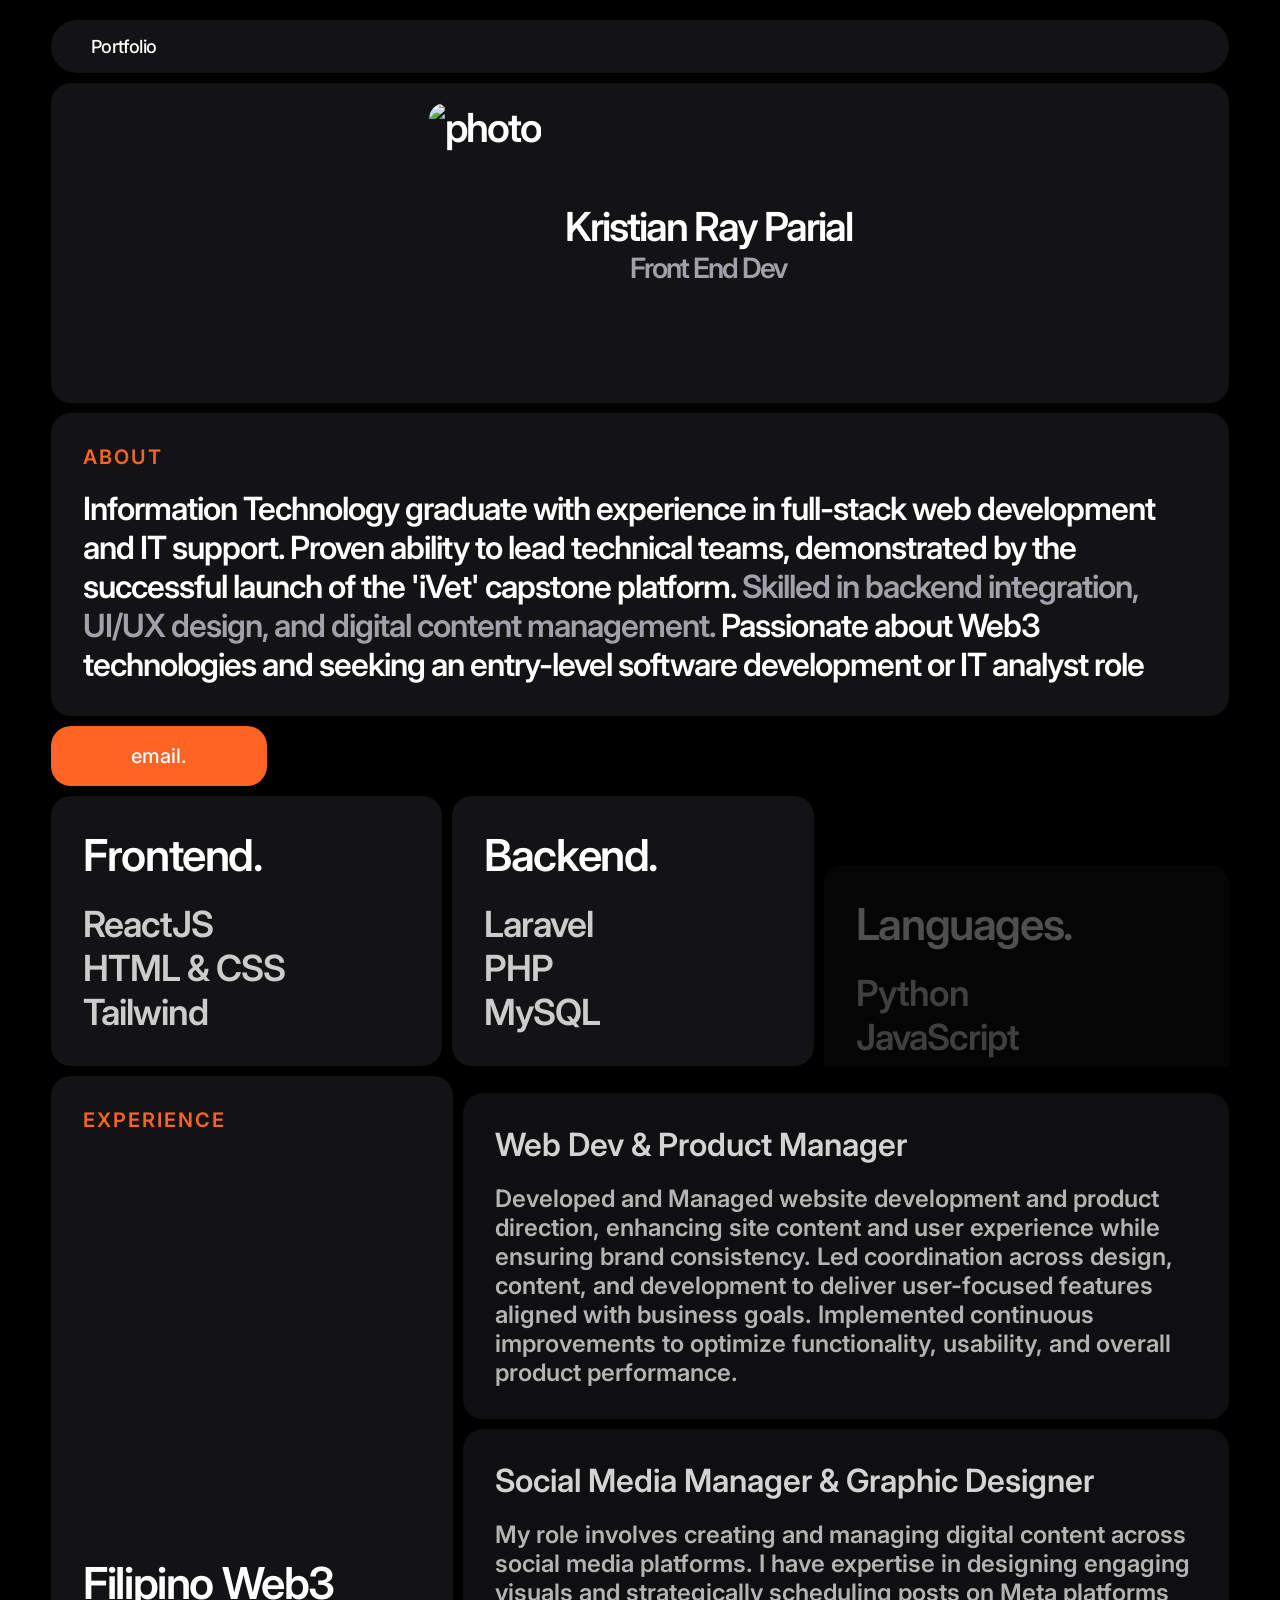
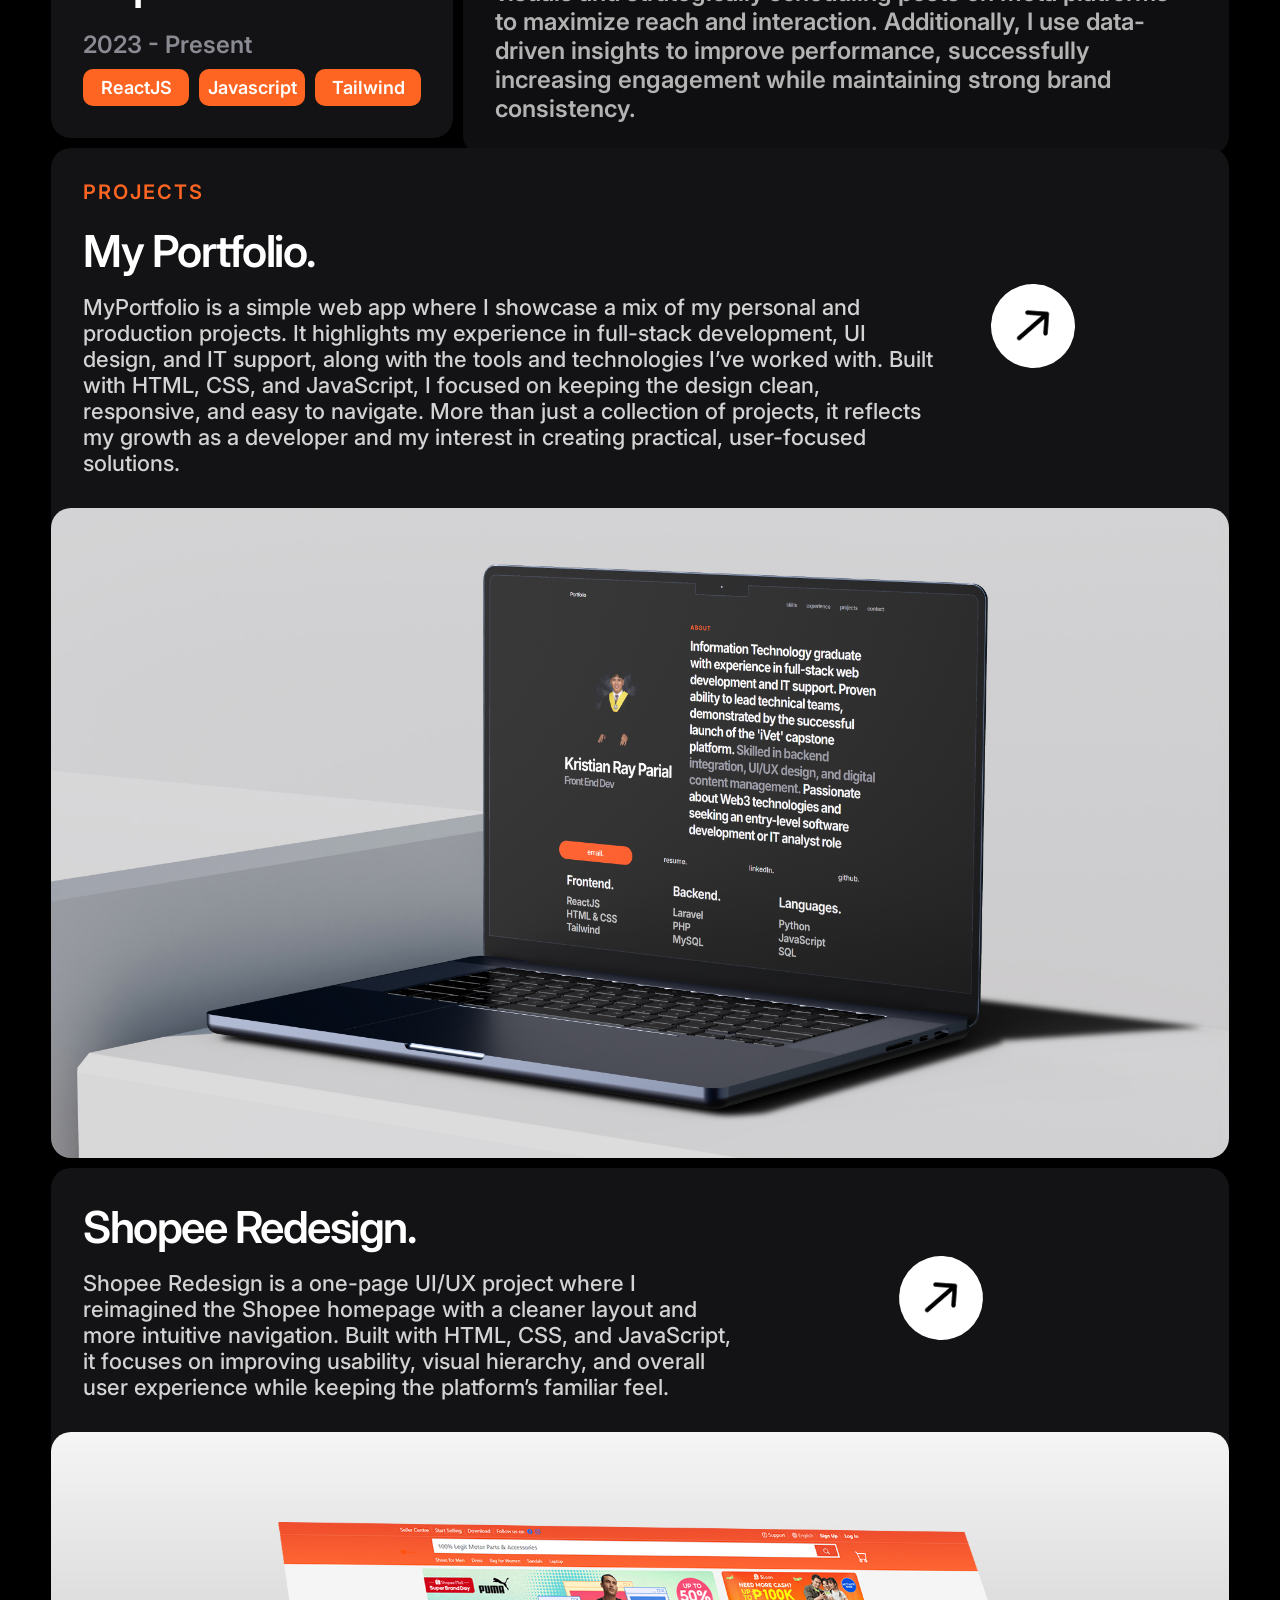
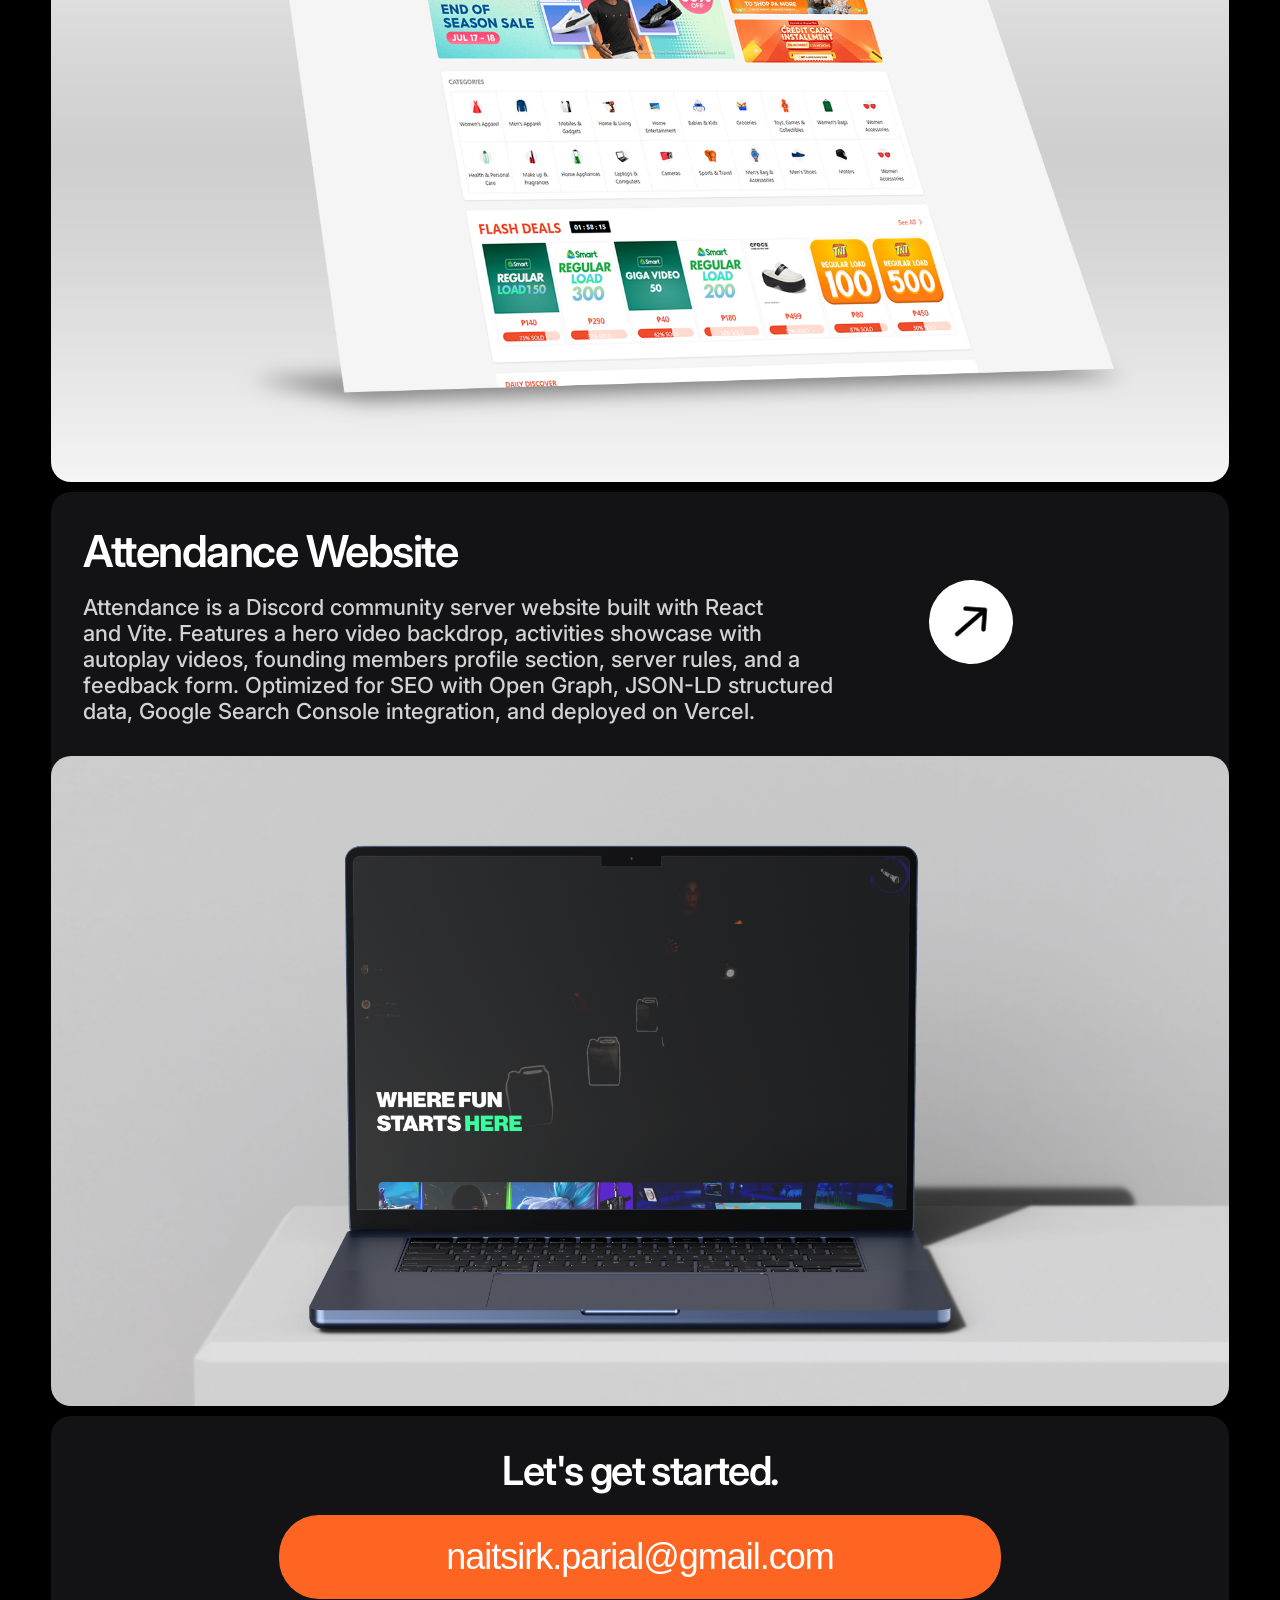
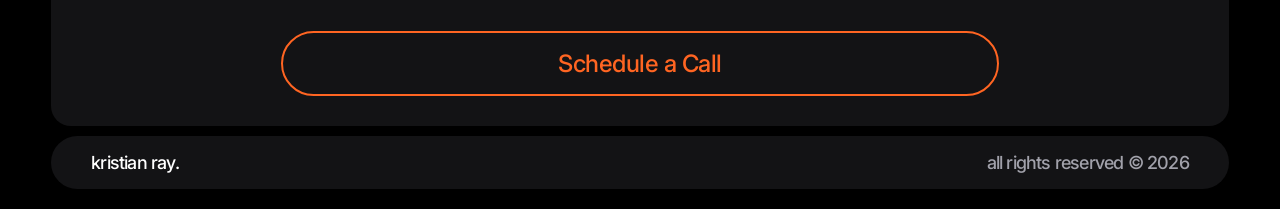
==== commit 89bcbf74: "Add Google Search Console verification meta tag" ====
--- a/index.html
+++ b/index.html
@@ -3,6 +3,8 @@
   <head>
     <meta charset="UTF-8" />
     <meta name="viewport" content="width=device-width, initial-scale=1.0" />
+
+    <meta name="google-site-verification" content="bLMATfATBemIZLWU0m0UxaVPWW3zUdkL_P4VQ5ZdqlY" />
 
     <!-- SEO -->
     <meta name="description" content="Kristian Ray Parial - IT graduate and full-stack web developer skilled in ReactJS, Laravel, PHP, and UI/UX design. View my projects and experience." />
